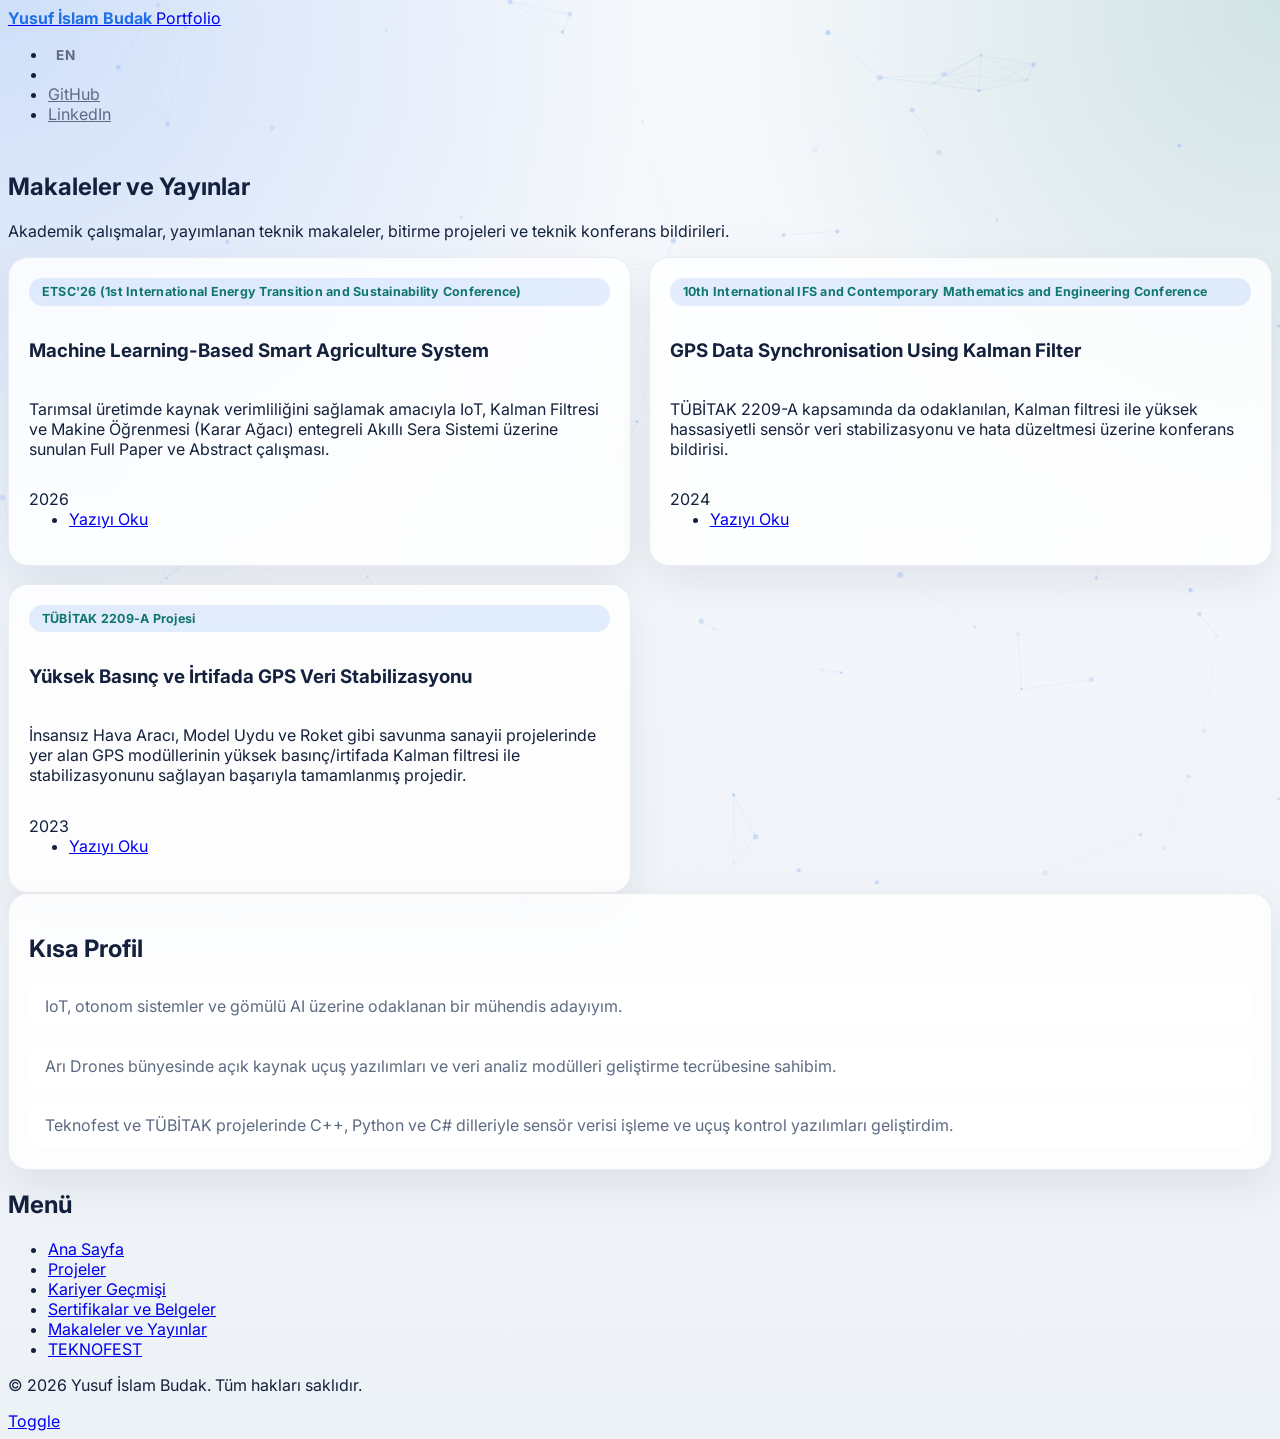
==== articles.html @ ec843625 "feat: implement internationalization support by adding English fields to portfolio data and creating" ====
<!DOCTYPE HTML>
<html>

<head>
	<title>Makaleler ve Yayınlar | Yusuf İslam Budak</title>
	<meta charset="utf-8" />
	<meta name="viewport" content="width=device-width, initial-scale=1, user-scalable=no" />
	<link rel="stylesheet" href="assets/css/main.css" />
	<link rel="preconnect" href="https://fonts.googleapis.com">
	<link rel="preconnect" href="https://fonts.gstatic.com" crossorigin>
	<link href="https://fonts.googleapis.com/css2?family=Inter:wght@400;600;700&display=swap" rel="stylesheet">
	<style>
		:root {
			--accent: #1f6feb;
			--accent-2: #0f766e;
			--accent-soft: rgba(31, 111, 235, 0.12);
			--surface: rgba(255, 255, 255, 0.82);
			--surface-strong: rgba(255, 255, 255, 0.95);
			--text-strong: #14213d;
			--text-soft: #5d6b82;
			--bg-gradient: radial-gradient(circle at top left, rgba(31, 111, 235, 0.18), transparent 34%), radial-gradient(circle at top right, rgba(15, 118, 110, 0.16), transparent 28%), linear-gradient(180deg, #f6f8fc 0%, #edf2f7 100%);
			--border-color: rgba(20, 33, 61, 0.08);
			--shadow-color: rgba(20, 33, 61, 0.08);
		}

		[data-theme="dark"] {
			--accent: #58a6ff;
			--accent-2: #2dd4bf;
			--accent-soft: rgba(88, 166, 255, 0.2);
			--surface: rgba(30, 41, 59, 0.82);
			--surface-strong: rgba(15, 23, 42, 0.95);
			--text-strong: #f8fafc;
			--text-soft: #94a3b8;
			--bg-gradient: radial-gradient(circle at top left, rgba(88, 166, 255, 0.15), transparent 34%), radial-gradient(circle at top right, rgba(45, 212, 191, 0.12), transparent 28%), linear-gradient(180deg, #0f172a 0%, #1e293b 100%);
			--border-color: rgba(255, 255, 255, 0.1);
			--shadow-color: rgba(0, 0, 0, 0.5);
		}

		[data-theme="dark"] #sidebar,
		[data-theme="dark"] #sidebar .inner {
			background: var(--surface-strong);
			background-color: #1e293b !important;
		}

		[data-theme="dark"] #sidebar nav ul li a,
		[data-theme="dark"] #sidebar header h2,
		[data-theme="dark"] #sidebar .contact li,
		[data-theme="dark"] #sidebar .contact li a {
			color: var(--text-strong) !important;
		}

		::-webkit-scrollbar {
			width: 8px;
		}

		::-webkit-scrollbar-track {
			background: transparent;
		}

		::-webkit-scrollbar-thumb {
			background-color: var(--text-soft);
			border-radius: 20px;
			border: 3px solid transparent;
			background-clip: content-box;
		}

		::-webkit-scrollbar-thumb:hover {
			background-color: var(--accent);
		}

		html {
			scroll-behavior: smooth;
		}

		body {
			font-family: 'Inter', sans-serif;
			background: var(--bg-gradient);
			color: var(--text-strong);
			transition: background 0.4s ease, color 0.4s ease;
		}

		#header .logo strong {
			color: var(--accent);
		}

		.article-tag {
			display: inline-flex;
			align-items: center;
			gap: 0.4rem;
			padding: 0.4rem 0.8rem;
			border-radius: 999px;
			background: var(--accent-soft);
			color: var(--accent-2);
			font-size: 0.78rem;
			font-weight: 700;
			letter-spacing: 0.02em;
		}

		.article-grid {
			display: grid;
			grid-template-columns: repeat(2, minmax(0, 1fr));
			gap: 1.1rem;
		}

		.article-card {
			background: var(--surface);
			backdrop-filter: blur(14px);
			border: 1px solid var(--border-color);
			border-radius: 1.25rem;
			box-shadow: 0 18px 40px var(--shadow-color);
			padding: 1.25rem;
			display: flex;
			flex-direction: column;
			gap: 0.9rem;
			transition: transform 0.3s cubic-bezier(0.4, 0, 0.2, 1), box-shadow 0.3s cubic-bezier(0.4, 0, 0.2, 1), background-color 0.4s ease, border-color 0.4s ease;
		}

		.article-card:hover {
			transform: translateY(-5px) scale(1.01);
			box-shadow: 0 24px 48px var(--shadow-color);
		}

		.article-card h3 {
			margin-bottom: 0.4rem;
			color: var(--text-strong);
		}

		.article-card .actions {
			margin-top: auto;
		}

		.profile-card {
			background: var(--surface);
			backdrop-filter: blur(14px);
			border: 1px solid var(--border-color);
			border-radius: 1.25rem;
			box-shadow: 0 18px 40px var(--shadow-color);
			padding: 1.25rem;
		}

		.note-list {
			display: flex;
			flex-direction: column;
			gap: 0.75rem;
			margin: 0;
			padding: 0;
			list-style: none;
		}

		.note-list li {
			padding: 0.8rem 0.95rem;
			border-radius: 0.95rem;
			background: rgba(255, 255, 255, 0.7);
			color: var(--text-soft);
			border: 1px solid transparent;
		}

		[data-theme="dark"] .note-list li {
			background: rgba(255, 255, 255, 0.05);
			color: var(--text-strong);
			border-color: var(--border-color);
		}

		@media (max-width: 980px) {
			.article-grid {
				grid-template-columns: repeat(2, minmax(0, 1fr));
			}
		}

		@media (max-width: 736px) {
			.article-grid {
				grid-template-columns: 1fr;
			}
		}

		.reveal {
			opacity: 0;
			transform: translateY(30px);
			transition: all 0.8s cubic-bezier(0.5, 0, 0, 1);
		}

		.reveal.active {
			opacity: 1;
			transform: translateY(0);
		}

		#sidebar,
		#header {
			border-color: var(--border-color) !important;
		}

		#sidebar>.inner {
			border-right: none !important;
		}
	</style>
</head>

<body class="is-preload">

	<!-- Wrapper -->
	<div id="wrapper">

		<!-- Main -->
		<div id="main">
			<div class="inner">

				<!-- Header -->
				<header id="header">
					<a href="index.html" class="logo"><strong data-tr="Yusuf İslam Budak" data-en="Yusuf Islam Budak">Yusuf İslam Budak</strong> <span data-tr="Portfolio" data-en="Portfolio">Portfolio</span></a>
					<ul class="icons">
						<li><button id="theme-toggle" class="icon solid fa-moon" aria-label="Toggle dark mode"
								style="border: none; background: transparent; cursor: pointer; color: var(--text-soft); box-shadow: none; min-width: auto; width: auto; height: auto; line-height: inherit; padding: 0 0.5rem;"></button>
						</li>
						<li><a href="https://github.com/YusufIslamBudak" class="icon brands fa-github"
								style="color: var(--text-soft);"><span class="label">GitHub</span></a></li>
						<li><a href="https://www.linkedin.com/in/yusuf-islam-budak-7bb3b2177/"
								class="icon brands fa-linkedin-in" style="color: var(--text-soft);"><span
									class="label">LinkedIn</span></a></li>
					</ul>
				</header>

				<!-- Section -->
				<section id="articles" class="reveal" style="margin-top: 3rem;">
					<header class="major">
						<h2 data-tr="Makaleler ve Yayınlar" data-en="Articles & Publications">Makaleler ve Yayınlar</h2>
					</header>
					<p data-tr="Akademik çalışmalar, yayımlanan teknik makaleler, bitirme projeleri ve teknik konferans bildirileri." data-en="Academic studies, published technical articles, graduation projects, and technical conference papers.">Akademik çalışmalar, yayımlanan teknik makaleler, bitirme projeleri ve teknik konferans bildirileri.</p>
					<div class="article-grid" id="article-grid">
						<!-- Javascript will populate this based on portfolio-data.js -->
					</div>
				</section>

			</div>
		</div>

		<!-- Sidebar -->
		<div id="sidebar">
			<div class="inner">

				<!-- Profile -->
				<section id="profile" class="profile-card reveal">
					<header class="major">
						<h2 data-tr="Kısa Profil" data-en="Short Profile">Kısa Profil</h2>
					</header>
					<ul class="note-list" id="summary-points"></ul>
				</section>

				<!-- Menu -->
				<nav id="menu">
					<header class="major">
						<h2 data-tr="Menü" data-en="Menu">Menu</h2>
					</header>
					<ul>
						<li><a href="index.html" data-tr="Ana Sayfa" data-en="Home">Yusuf İslam Budak</a></li>
						<li><a href="projeler.html" data-tr="Projeler" data-en="Projects">Projeler</a></li>
						<li><a href="kariyer.html" data-tr="Kariyer Geçmişi" data-en="Career">Kariyer Geçmişi</a></li>
						<li><a href="certificates.html" data-tr="Sertifikalar ve Belgeler" data-en="Certificates">Sertifikalar ve Belgeler</a></li>
						<li><a href="articles.html" data-tr="Makaleler ve Yayınlar" data-en="Publications">Makaleler ve Yayınlar</a></li>
						<li><a href="teknofest.html" data-tr="TEKNOFEST" data-en="TEKNOFEST">TEKNOFEST</a></li>
					</ul>
				</nav>

				<!-- Footer -->
				<footer id="footer">
					<p class="copyright" data-tr="&copy; 2026 Yusuf İslam Budak. Tüm hakları saklıdır." data-en="&copy; 2026 Yusuf Islam Budak. All rights reserved.">&copy; 2026 Yusuf İslam Budak. Public profile data from GitHub and LinkedIn.
						Theme adapted from <a href="https://html5up.net">HTML5 UP</a>.</p>
				</footer>

			</div>
		</div>

	</div>

	<!-- Scripts -->
	<script src="assets/js/jquery.min.js"></script>
	<script src="assets/js/browser.min.js"></script>
	<script src="assets/js/breakpoints.min.js"></script>
	<script src="assets/js/util.js"></script>
	<script src="assets/js/main.js"></script>
	<script src="portfolio-data.js"></script>
	<script>
		(function () {
			const profile = window.portfolioProfile;
			if (!profile) {
				return;
			}

			const summaryPoints = document.getElementById('summary-points');
			if (summaryPoints && profile.summaryPoints) {
				summaryPoints.innerHTML = profile.summaryPoints.map(p => `<li data-tr="${p.tr || p}" data-en="${p.en || p}">${p.tr || p}</li>`).join('');
			}

			const articlesGrid = document.getElementById('article-grid');
			if (articlesGrid && profile.articles) {
				articlesGrid.innerHTML = profile.articles.map(function(item, index) {
					return `
					<article class="article-card reveal" style="transition-delay: ${(index % 4) * 0.1}s">
						<span class="article-tag" data-tr="${item.publisher}" data-en="${item.publisherEn || item.publisher}">${item.publisher}</span>
						<h3 data-tr="${item.title}" data-en="${item.titleEn || item.title}">${item.title}</h3>
						<p data-tr="${item.description}" data-en="${item.descriptionEn || item.description}">${item.description}</p>
						<div class="article-footer">
							<span class="date"><i class="fas fa-calendar-week"></i> <span data-tr="${item.date}" data-en="${item.dateEn || item.date}">${item.date}</span></span>
							<ul class="actions">
								<li><a class="button small" href="${item.url}" data-tr="Yazıyı Oku" data-en="Read Article">Yazıyı Oku</a></li>
							</ul>
						</div>
					</article>
					`;
				}).join('');
			}
			if (window.updateLanguageDOM) window.updateLanguageDOM();
		})();
	</script>
	<script src="assets/js/global-lang.js"></script>
	<script src="assets/js/dynamic-bg.js"></script>
	<script>
		const themeToggle = document.getElementById('theme-toggle');
		const currentTheme = localStorage.getItem('theme') ? localStorage.getItem('theme') : null;

		if (currentTheme) {
			document.documentElement.setAttribute('data-theme', currentTheme);
			if (currentTheme === 'dark' && themeToggle) {
				themeToggle.classList.replace('fa-moon', 'fa-sun');
			}
		} else if (window.matchMedia && window.matchMedia('(prefers-color-scheme: dark)').matches) {
			document.documentElement.setAttribute('data-theme', 'dark');
			if (themeToggle) themeToggle.classList.replace('fa-moon', 'fa-sun');
		}

		if (themeToggle) {
			themeToggle.addEventListener('click', function (e) {
				let theme = 'light';
				if (document.documentElement.hasAttribute('data-theme')) {
					document.documentElement.removeAttribute('data-theme');
					themeToggle.classList.replace('fa-sun', 'fa-moon');
				} else {
					document.documentElement.setAttribute('data-theme', 'dark');
					themeToggle.classList.replace('fa-moon', 'fa-sun');
					theme = 'dark';
				}
				localStorage.setItem('theme', theme);
			});
		}

		// Scroll Reveal Logic
		const observerOptions = {
			root: null,
			rootMargin: '0px',
			threshold: 0.1
		};
		const observer = new IntersectionObserver((entries, obs) => {
			entries.forEach(entry => {
				if (entry.isIntersecting) {
					entry.target.classList.add('active');
					obs.unobserve(entry.target);
				}
			});
		}, observerOptions);

		document.addEventListener('DOMContentLoaded', () => {
			const reveals = document.querySelectorAll('section, .article-card, .profile-card');
			reveals.forEach((el, index) => {
				el.classList.add('reveal');
				if (el.classList.contains('article-card')) {
					el.style.transitionDelay = `${(index % 4) * 0.1}s`;
				}
				observer.observe(el);
			});
		});
	</script>
	<script src="assets/js/dynamic-bg.js"></script>

</body>

</html>
---- assets/css/main.css ----
@import url(fontawesome-all.min.css);
@import url("https://fonts.googleapis.com/css?family=Open+Sans:400,600,400italic,600italic|Roboto+Slab:400,700");
/*
	Editorial by HTML5 UP
	html5up.net | @ajlkn
	Free for personal and commercial use under the CCA 3.0 license (html5up.net/license)
*/
html, body, div, span, applet, object,
iframe, h1, h2, h3, h4, h5, h6, p, blockquote,
pre, a, abbr, acronym, address, big, cite,
code, del, dfn, em, img, ins, kbd, q, s, samp,
small, strike, strong, sub, sup, tt, var, b,
u, i, center, dl, dt, dd, ol, ul, li, fieldset,
form, label, legend, table, caption, tbody,
tfoot, thead, tr, th, td, article, aside,
canvas, details, embed, figure, figcaption,
footer, header, hgroup, menu, nav, output, ruby,
section, summary, time, mark, audio, video {
  margin: 0;
  padding: 0;
  border: 0;
  font-size: 100%;
  font: inherit;
  vertical-align: baseline; }

article, aside, details, figcaption, figure,
footer, header, hgroup, menu, nav, section {
  display: block; }

body {
  line-height: 1; }

ol, ul {
  list-style: none; }

blockquote, q {
  quotes: none; }
  blockquote:before, blockquote:after, q:before, q:after {
    content: '';
    content: none; }

table {
  border-collapse: collapse;
  border-spacing: 0; }

body {
  -webkit-text-size-adjust: none; }

mark {
  background-color: transparent;
  color: inherit; }

input::-moz-focus-inner {
  border: 0;
  padding: 0; }

input, select, textarea {
  -moz-appearance: none;
  -webkit-appearance: none;
  -ms-appearance: none;
  appearance: none; }

/* Basic */
@-ms-viewport {
  width: device-width; }

body {
  -ms-overflow-style: scrollbar; }

@media screen and (max-width: 480px) {
  html, body {
    min-width: 320px; } }

html {
  box-sizing: border-box; }

*, *:before, *:after {
  box-sizing: inherit; }

body {
  background: #ffffff; }
  body.is-preload *, body.is-preload *:before, body.is-preload *:after, body.is-resizing *, body.is-resizing *:before, body.is-resizing *:after {
    -moz-animation: none !important;
    -webkit-animation: none !important;
    -ms-animation: none !important;
    animation: none !important;
    -moz-transition: none !important;
    -webkit-transition: none !important;
    -ms-transition: none !important;
    transition: none !important; }

/* Type */
body, input, select, textarea {
  color: #7f888f;
  font-family: "Open Sans", sans-serif;
  font-size: 13pt;
  font-weight: 400;
  line-height: 1.65; }
  @media screen and (max-width: 1680px) {
    body, input, select, textarea {
      font-size: 11pt; } }
  @media screen and (max-width: 1280px) {
    body, input, select, textarea {
      font-size: 10pt; } }
  @media screen and (max-width: 360px) {
    body, input, select, textarea {
      font-size: 9pt; } }

a {
  -moz-transition: color 0.2s ease-in-out, border-bottom-color 0.2s ease-in-out;
  -webkit-transition: color 0.2s ease-in-out, border-bottom-color 0.2s ease-in-out;
  -ms-transition: color 0.2s ease-in-out, border-bottom-color 0.2s ease-in-out;
  transition: color 0.2s ease-in-out, border-bottom-color 0.2s ease-in-out;
  border-bottom: dotted 1px;
  color: #f56a6a;
  text-decoration: none; }
  a:hover {
    border-bottom-color: #f56a6a;
    color: #f56a6a !important; }
    a:hover strong {
      color: inherit; }

strong, b {
  color: #3d4449;
  font-weight: 600; }

em, i {
  font-style: italic; }

p {
  margin: 0 0 2em 0; }

h1, h2, h3, h4, h5, h6 {
  color: #3d4449;
  font-family: "Roboto Slab", serif;
  font-weight: 700;
  line-height: 1.5;
  margin: 0 0 1em 0; }
  h1 a, h2 a, h3 a, h4 a, h5 a, h6 a {
    color: inherit;
    text-decoration: none;
    border-bottom: 0; }

h1 {
  font-size: 4em;
  margin: 0 0 0.5em 0;
  line-height: 1.3; }

h2 {
  font-size: 1.75em; }

h3 {
  font-size: 1.25em; }

h4 {
  font-size: 1.1em; }

h5 {
  font-size: 0.9em; }

h6 {
  font-size: 0.7em; }

@media screen and (max-width: 1680px) {
  h1 {
    font-size: 3.5em; } }

@media screen and (max-width: 980px) {
  h1 {
    font-size: 3.25em; } }

@media screen and (max-width: 736px) {
  h1 {
    font-size: 2em;
    line-height: 1.4; }
  h2 {
    font-size: 1.5em; } }

sub {
  font-size: 0.8em;
  position: relative;
  top: 0.5em; }

sup {
  font-size: 0.8em;
  position: relative;
  top: -0.5em; }

blockquote {
  border-left: solid 3px rgba(210, 215, 217, 0.75);
  font-style: italic;
  margin: 0 0 2em 0;
  padding: 0.5em 0 0.5em 2em; }

code {
  background: rgba(230, 235, 237, 0.25);
  border-radius: 0.375em;
  border: solid 1px rgba(210, 215, 217, 0.75);
  font-family: "Courier New", monospace;
  font-size: 0.9em;
  margin: 0 0.25em;
  padding: 0.25em 0.65em; }

pre {
  -webkit-overflow-scrolling: touch;
  font-family: "Courier New", monospace;
  font-size: 0.9em;
  margin: 0 0 2em 0; }
  pre code {
    display: block;
    line-height: 1.75;
    padding: 1em 1.5em;
    overflow-x: auto; }

hr {
  border: 0;
  border-bottom: solid 1px rgba(210, 215, 217, 0.75);
  margin: 2em 0; }
  hr.major {
    margin: 3em 0; }

.align-left {
  text-align: left; }

.align-center {
  text-align: center; }

.align-right {
  text-align: right; }

/* Row */
.row {
  display: flex;
  flex-wrap: wrap;
  box-sizing: border-box;
  align-items: stretch; }
  .row > * {
    box-sizing: border-box; }
  .row.gtr-uniform > * > :last-child {
    margin-bottom: 0; }
  .row.aln-left {
    justify-content: flex-start; }
  .row.aln-center {
    justify-content: center; }
  .row.aln-right {
    justify-content: flex-end; }
  .row.aln-top {
    align-items: flex-start; }
  .row.aln-middle {
    align-items: center; }
  .row.aln-bottom {
    align-items: flex-end; }
  .row > .imp {
    order: -1; }
  .row > .col-1 {
    width: 8.33333%; }
  .row > .off-1 {
    margin-left: 8.33333%; }
  .row > .col-2 {
    width: 16.66667%; }
  .row > .off-2 {
    margin-left: 16.66667%; }
  .row > .col-3 {
    width: 25%; }
  .row > .off-3 {
    margin-left: 25%; }
  .row > .col-4 {
    width: 33.33333%; }
  .row > .off-4 {
    margin-left: 33.33333%; }
  .row > .col-5 {
    width: 41.66667%; }
  .row > .off-5 {
    margin-left: 41.66667%; }
  .row > .col-6 {
    width: 50%; }
  .row > .off-6 {
    margin-left: 50%; }
  .row > .col-7 {
    width: 58.33333%; }
  .row > .off-7 {
    margin-left: 58.33333%; }
  .row > .col-8 {
    width: 66.66667%; }
  .row > .off-8 {
    margin-left: 66.66667%; }
  .row > .col-9 {
    width: 75%; }
  .row > .off-9 {
    margin-left: 75%; }
  .row > .col-10 {
    width: 83.33333%; }
  .row > .off-10 {
    margin-left: 83.33333%; }
  .row > .col-11 {
    width: 91.66667%; }
  .row > .off-11 {
    margin-left: 91.66667%; }
  .row > .col-12 {
    width: 100%; }
  .row > .off-12 {
    margin-left: 100%; }
  .row.gtr-0 {
    margin-top: 0;
    margin-left: 0em; }
    .row.gtr-0 > * {
      padding: 0 0 0 0em; }
    .row.gtr-0.gtr-uniform {
      margin-top: 0em; }
      .row.gtr-0.gtr-uniform > * {
        padding-top: 0em; }
  .row.gtr-25 {
    margin-top: 0;
    margin-left: -0.375em; }
    .row.gtr-25 > * {
      padding: 0 0 0 0.375em; }
    .row.gtr-25.gtr-uniform {
      margin-top: -0.375em; }
      .row.gtr-25.gtr-uniform > * {
        padding-top: 0.375em; }
  .row.gtr-50 {
    margin-top: 0;
    margin-left: -0.75em; }
    .row.gtr-50 > * {
      padding: 0 0 0 0.75em; }
    .row.gtr-50.gtr-uniform {
      margin-top: -0.75em; }
      .row.gtr-50.gtr-uniform > * {
        padding-top: 0.75em; }
  .row {
    margin-top: 0;
    margin-left: -1.5em; }
    .row > * {
      padding: 0 0 0 1.5em; }
    .row.gtr-uniform {
      margin-top: -1.5em; }
      .row.gtr-uniform > * {
        padding-top: 1.5em; }
  .row.gtr-150 {
    margin-top: 0;
    margin-left: -2.25em; }
    .row.gtr-150 > * {
      padding: 0 0 0 2.25em; }
    .row.gtr-150.gtr-uniform {
      margin-top: -2.25em; }
      .row.gtr-150.gtr-uniform > * {
        padding-top: 2.25em; }
  .row.gtr-200 {
    margin-top: 0;
    margin-left: -3em; }
    .row.gtr-200 > * {
      padding: 0 0 0 3em; }
    .row.gtr-200.gtr-uniform {
      margin-top: -3em; }
      .row.gtr-200.gtr-uniform > * {
        padding-top: 3em; }
  @media screen and (max-width: 1680px) {
    .row {
      display: flex;
      flex-wrap: wrap;
      box-sizing: border-box;
      align-items: stretch; }
      .row > * {
        box-sizing: border-box; }
      .row.gtr-uniform > * > :last-child {
        margin-bottom: 0; }
      .row.aln-left {
        justify-content: flex-start; }
      .row.aln-center {
        justify-content: center; }
      .row.aln-right {
        justify-content: flex-end; }
      .row.aln-top {
        align-items: flex-start; }
      .row.aln-middle {
        align-items: center; }
      .row.aln-bottom {
        align-items: flex-end; }
      .row > .imp-xlarge {
        order: -1; }
      .row > .col-1-xlarge {
        width: 8.33333%; }
      .row > .off-1-xlarge {
        margin-left: 8.33333%; }
      .row > .col-2-xlarge {
        width: 16.66667%; }
      .row > .off-2-xlarge {
        margin-left: 16.66667%; }
      .row > .col-3-xlarge {
        width: 25%; }
      .row > .off-3-xlarge {
        margin-left: 25%; }
      .row > .col-4-xlarge {
        width: 33.33333%; }
      .row > .off-4-xlarge {
        margin-left: 33.33333%; }
      .row > .col-5-xlarge {
        width: 41.66667%; }
      .row > .off-5-xlarge {
        margin-left: 41.66667%; }
      .row > .col-6-xlarge {
        width: 50%; }
      .row > .off-6-xlarge {
        margin-left: 50%; }
      .row > .col-7-xlarge {
        width: 58.33333%; }
      .row > .off-7-xlarge {
        margin-left: 58.33333%; }
      .row > .col-8-xlarge {
        width: 66.66667%; }
      .row > .off-8-xlarge {
        margin-left: 66.66667%; }
      .row > .col-9-xlarge {
        width: 75%; }
      .row > .off-9-xlarge {
        margin-left: 75%; }
      .row > .col-10-xlarge {
        width: 83.33333%; }
      .row > .off-10-xlarge {
        margin-left: 83.33333%; }
      .row > .col-11-xlarge {
        width: 91.66667%; }
      .row > .off-11-xlarge {
        margin-left: 91.66667%; }
      .row > .col-12-xlarge {
        width: 100%; }
      .row > .off-12-xlarge {
        margin-left: 100%; }
      .row.gtr-0 {
        margin-top: 0;
        margin-left: 0em; }
        .row.gtr-0 > * {
          padding: 0 0 0 0em; }
        .row.gtr-0.gtr-uniform {
          margin-top: 0em; }
          .row.gtr-0.gtr-uniform > * {
            padding-top: 0em; }
      .row.gtr-25 {
        margin-top: 0;
        margin-left: -0.375em; }
        .row.gtr-25 > * {
          padding: 0 0 0 0.375em; }
        .row.gtr-25.gtr-uniform {
          margin-top: -0.375em; }
          .row.gtr-25.gtr-uniform > * {
            padding-top: 0.375em; }
      .row.gtr-50 {
        margin-top: 0;
        margin-left: -0.75em; }
        .row.gtr-50 > * {
          padding: 0 0 0 0.75em; }
        .row.gtr-50.gtr-uniform {
          margin-top: -0.75em; }
          .row.gtr-50.gtr-uniform > * {
            padding-top: 0.75em; }
      .row {
        margin-top: 0;
        margin-left: -1.5em; }
        .row > * {
          padding: 0 0 0 1.5em; }
        .row.gtr-uniform {
          margin-top: -1.5em; }
          .row.gtr-uniform > * {
            padding-top: 1.5em; }
      .row.gtr-150 {
        margin-top: 0;
        margin-left: -2.25em; }
        .row.gtr-150 > * {
          padding: 0 0 0 2.25em; }
        .row.gtr-150.gtr-uniform {
          margin-top: -2.25em; }
          .row.gtr-150.gtr-uniform > * {
            padding-top: 2.25em; }
      .row.gtr-200 {
        margin-top: 0;
        margin-left: -3em; }
        .row.gtr-200 > * {
          padding: 0 0 0 3em; }
        .row.gtr-200.gtr-uniform {
          margin-top: -3em; }
          .row.gtr-200.gtr-uniform > * {
            padding-top: 3em; } }
  @media screen and (max-width: 1280px) {
    .row {
      display: flex;
      flex-wrap: wrap;
      box-sizing: border-box;
      align-items: stretch; }
      .row > * {
        box-sizing: border-box; }
      .row.gtr-uniform > * > :last-child {
        margin-bottom: 0; }
      .row.aln-left {
        justify-content: flex-start; }
      .row.aln-center {
        justify-content: center; }
      .row.aln-right {
        justify-content: flex-end; }
      .row.aln-top {
        align-items: flex-start; }
      .row.aln-middle {
        align-items: center; }
      .row.aln-bottom {
        align-items: flex-end; }
      .row > .imp-large {
        order: -1; }
      .row > .col-1-large {
        width: 8.33333%; }
      .row > .off-1-large {
        margin-left: 8.33333%; }
      .row > .col-2-large {
        width: 16.66667%; }
      .row > .off-2-large {
        margin-left: 16.66667%; }
      .row > .col-3-large {
        width: 25%; }
      .row > .off-3-large {
        margin-left: 25%; }
      .row > .col-4-large {
        width: 33.33333%; }
      .row > .off-4-large {
        margin-left: 33.33333%; }
      .row > .col-5-large {
        width: 41.66667%; }
      .row > .off-5-large {
        margin-left: 41.66667%; }
      .row > .col-6-large {
        width: 50%; }
      .row > .off-6-large {
        margin-left: 50%; }
      .row > .col-7-large {
        width: 58.33333%; }
      .row > .off-7-large {
        margin-left: 58.33333%; }
      .row > .col-8-large {
        width: 66.66667%; }
      .row > .off-8-large {
        margin-left: 66.66667%; }
      .row > .col-9-large {
        width: 75%; }
      .row > .off-9-large {
        margin-left: 75%; }
      .row > .col-10-large {
        width: 83.33333%; }
      .row > .off-10-large {
        margin-left: 83.33333%; }
      .row > .col-11-large {
        width: 91.66667%; }
      .row > .off-11-large {
        margin-left: 91.66667%; }
      .row > .col-12-large {
        width: 100%; }
      .row > .off-12-large {
        margin-left: 100%; }
      .row.gtr-0 {
        margin-top: 0;
        margin-left: 0em; }
        .row.gtr-0 > * {
          padding: 0 0 0 0em; }
        .row.gtr-0.gtr-uniform {
          margin-top: 0em; }
          .row.gtr-0.gtr-uniform > * {
            padding-top: 0em; }
      .row.gtr-25 {
        margin-top: 0;
        margin-left: -0.375em; }
        .row.gtr-25 > * {
          padding: 0 0 0 0.375em; }
        .row.gtr-25.gtr-uniform {
          margin-top: -0.375em; }
          .row.gtr-25.gtr-uniform > * {
            padding-top: 0.375em; }
      .row.gtr-50 {
        margin-top: 0;
        margin-left: -0.75em; }
        .row.gtr-50 > * {
          padding: 0 0 0 0.75em; }
        .row.gtr-50.gtr-uniform {
          margin-top: -0.75em; }
          .row.gtr-50.gtr-uniform > * {
            padding-top: 0.75em; }
      .row {
        margin-top: 0;
        margin-left: -1.5em; }
        .row > * {
          padding: 0 0 0 1.5em; }
        .row.gtr-uniform {
          margin-top: -1.5em; }
          .row.gtr-uniform > * {
            padding-top: 1.5em; }
      .row.gtr-150 {
        margin-top: 0;
        margin-left: -2.25em; }
        .row.gtr-150 > * {
          padding: 0 0 0 2.25em; }
        .row.gtr-150.gtr-uniform {
          margin-top: -2.25em; }
          .row.gtr-150.gtr-uniform > * {
            padding-top: 2.25em; }
      .row.gtr-200 {
        margin-top: 0;
        margin-left: -3em; }
        .row.gtr-200 > * {
          padding: 0 0 0 3em; }
        .row.gtr-200.gtr-uniform {
          margin-top: -3em; }
          .row.gtr-200.gtr-uniform > * {
            padding-top: 3em; } }
  @media screen and (max-width: 980px) {
    .row {
      display: flex;
      flex-wrap: wrap;
      box-sizing: border-box;
      align-items: stretch; }
      .row > * {
        box-sizing: border-box; }
      .row.gtr-uniform > * > :last-child {
        margin-bottom: 0; }
      .row.aln-left {
        justify-content: flex-start; }
      .row.aln-center {
        justify-content: center; }
      .row.aln-right {
        justify-content: flex-end; }
      .row.aln-top {
        align-items: flex-start; }
      .row.aln-middle {
        align-items: center; }
      .row.aln-bottom {
        align-items: flex-end; }
      .row > .imp-medium {
        order: -1; }
      .row > .col-1-medium {
        width: 8.33333%; }
      .row > .off-1-medium {
        margin-left: 8.33333%; }
      .row > .col-2-medium {
        width: 16.66667%; }
      .row > .off-2-medium {
        margin-left: 16.66667%; }
      .row > .col-3-medium {
        width: 25%; }
      .row > .off-3-medium {
        margin-left: 25%; }
      .row > .col-4-medium {
        width: 33.33333%; }
      .row > .off-4-medium {
        margin-left: 33.33333%; }
      .row > .col-5-medium {
        width: 41.66667%; }
      .row > .off-5-medium {
        margin-left: 41.66667%; }
      .row > .col-6-medium {
        width: 50%; }
      .row > .off-6-medium {
        margin-left: 50%; }
      .row > .col-7-medium {
        width: 58.33333%; }
      .row > .off-7-medium {
        margin-left: 58.33333%; }
      .row > .col-8-medium {
        width: 66.66667%; }
      .row > .off-8-medium {
        margin-left: 66.66667%; }
      .row > .col-9-medium {
        width: 75%; }
      .row > .off-9-medium {
        margin-left: 75%; }
      .row > .col-10-medium {
        width: 83.33333%; }
      .row > .off-10-medium {
        margin-left: 83.33333%; }
      .row > .col-11-medium {
        width: 91.66667%; }
      .row > .off-11-medium {
        margin-left: 91.66667%; }
      .row > .col-12-medium {
        width: 100%; }
      .row > .off-12-medium {
        margin-left: 100%; }
      .row.gtr-0 {
        margin-top: 0;
        margin-left: 0em; }
        .row.gtr-0 > * {
          padding: 0 0 0 0em; }
        .row.gtr-0.gtr-uniform {
          margin-top: 0em; }
          .row.gtr-0.gtr-uniform > * {
            padding-top: 0em; }
      .row.gtr-25 {
        margin-top: 0;
        margin-left: -0.375em; }
        .row.gtr-25 > * {
          padding: 0 0 0 0.375em; }
        .row.gtr-25.gtr-uniform {
          margin-top: -0.375em; }
          .row.gtr-25.gtr-uniform > * {
            padding-top: 0.375em; }
      .row.gtr-50 {
        margin-top: 0;
        margin-left: -0.75em; }
        .row.gtr-50 > * {
          padding: 0 0 0 0.75em; }
        .row.gtr-50.gtr-uniform {
          margin-top: -0.75em; }
          .row.gtr-50.gtr-uniform > * {
            padding-top: 0.75em; }
      .row {
        margin-top: 0;
        margin-left: -1.5em; }
        .row > * {
          padding: 0 0 0 1.5em; }
        .row.gtr-uniform {
          margin-top: -1.5em; }
          .row.gtr-uniform > * {
            padding-top: 1.5em; }
      .row.gtr-150 {
        margin-top: 0;
        margin-left: -2.25em; }
        .row.gtr-150 > * {
          padding: 0 0 0 2.25em; }
        .row.gtr-150.gtr-uniform {
          margin-top: -2.25em; }
          .row.gtr-150.gtr-uniform > * {
            padding-top: 2.25em; }
      .row.gtr-200 {
        margin-top: 0;
        margin-left: -3em; }
        .row.gtr-200 > * {
          padding: 0 0 0 3em; }
        .row.gtr-200.gtr-uniform {
          margin-top: -3em; }
          .row.gtr-200.gtr-uniform > * {
            padding-top: 3em; } }
  @media screen and (max-width: 736px) {
    .row {
      display: flex;
      flex-wrap: wrap;
      box-sizing: border-box;
      align-items: stretch; }
      .row > * {
        box-sizing: border-box; }
      .row.gtr-uniform > * > :last-child {
        margin-bottom: 0; }
      .row.aln-left {
        justify-content: flex-start; }
      .row.aln-center {
        justify-content: center; }
      .row.aln-right {
        justify-content: flex-end; }
      .row.aln-top {
        align-items: flex-start; }
      .row.aln-middle {
        align-items: center; }
      .row.aln-bottom {
        align-items: flex-end; }
      .row > .imp-small {
        order: -1; }
      .row > .col-1-small {
        width: 8.33333%; }
      .row > .off-1-small {
        margin-left: 8.33333%; }
      .row > .col-2-small {
        width: 16.66667%; }
      .row > .off-2-small {
        margin-left: 16.66667%; }
      .row > .col-3-small {
        width: 25%; }
      .row > .off-3-small {
        margin-left: 25%; }
      .row > .col-4-small {
        width: 33.33333%; }
      .row > .off-4-small {
        margin-left: 33.33333%; }
      .row > .col-5-small {
        width: 41.66667%; }
      .row > .off-5-small {
        margin-left: 41.66667%; }
      .row > .col-6-small {
        width: 50%; }
      .row > .off-6-small {
        margin-left: 50%; }
      .row > .col-7-small {
        width: 58.33333%; }
      .row > .off-7-small {
        margin-left: 58.33333%; }
      .row > .col-8-small {
        width: 66.66667%; }
      .row > .off-8-small {
        margin-left: 66.66667%; }
      .row > .col-9-small {
        width: 75%; }
      .row > .off-9-small {
        margin-left: 75%; }
      .row > .col-10-small {
        width: 83.33333%; }
      .row > .off-10-small {
        margin-left: 83.33333%; }
      .row > .col-11-small {
        width: 91.66667%; }
      .row > .off-11-small {
        margin-left: 91.66667%; }
      .row > .col-12-small {
        width: 100%; }
      .row > .off-12-small {
        margin-left: 100%; }
      .row.gtr-0 {
        margin-top: 0;
        margin-left: 0em; }
        .row.gtr-0 > * {
          padding: 0 0 0 0em; }
        .row.gtr-0.gtr-uniform {
          margin-top: 0em; }
          .row.gtr-0.gtr-uniform > * {
            padding-top: 0em; }
      .row.gtr-25 {
        margin-top: 0;
        margin-left: -0.375em; }
        .row.gtr-25 > * {
          padding: 0 0 0 0.375em; }
        .row.gtr-25.gtr-uniform {
          margin-top: -0.375em; }
          .row.gtr-25.gtr-uniform > * {
            padding-top: 0.375em; }
      .row.gtr-50 {
        margin-top: 0;
        margin-left: -0.75em; }
        .row.gtr-50 > * {
          padding: 0 0 0 0.75em; }
        .row.gtr-50.gtr-uniform {
          margin-top: -0.75em; }
          .row.gtr-50.gtr-uniform > * {
            padding-top: 0.75em; }
      .row {
        margin-top: 0;
        margin-left: -1.5em; }
        .row > * {
          padding: 0 0 0 1.5em; }
        .row.gtr-uniform {
          margin-top: -1.5em; }
          .row.gtr-uniform > * {
            padding-top: 1.5em; }
      .row.gtr-150 {
        margin-top: 0;
        margin-left: -2.25em; }
        .row.gtr-150 > * {
          padding: 0 0 0 2.25em; }
        .row.gtr-150.gtr-uniform {
          margin-top: -2.25em; }
          .row.gtr-150.gtr-uniform > * {
            padding-top: 2.25em; }
      .row.gtr-200 {
        margin-top: 0;
        margin-left: -3em; }
        .row.gtr-200 > * {
          padding: 0 0 0 3em; }
        .row.gtr-200.gtr-uniform {
          margin-top: -3em; }
          .row.gtr-200.gtr-uniform > * {
            padding-top: 3em; } }
  @media screen and (max-width: 480px) {
    .row {
      display: flex;
      flex-wrap: wrap;
      box-sizing: border-box;
      align-items: stretch; }
      .row > * {
        box-sizing: border-box; }
      .row.gtr-uniform > * > :last-child {
        margin-bottom: 0; }
      .row.aln-left {
        justify-content: flex-start; }
      .row.aln-center {
        justify-content: center; }
      .row.aln-right {
        justify-content: flex-end; }
      .row.aln-top {
        align-items: flex-start; }
      .row.aln-middle {
        align-items: center; }
      .row.aln-bottom {
        align-items: flex-end; }
      .row > .imp-xsmall {
        order: -1; }
      .row > .col-1-xsmall {
        width: 8.33333%; }
      .row > .off-1-xsmall {
        margin-left: 8.33333%; }
      .row > .col-2-xsmall {
        width: 16.66667%; }
      .row > .off-2-xsmall {
        margin-left: 16.66667%; }
      .row > .col-3-xsmall {
        width: 25%; }
      .row > .off-3-xsmall {
        margin-left: 25%; }
      .row > .col-4-xsmall {
        width: 33.33333%; }
      .row > .off-4-xsmall {
        margin-left: 33.33333%; }
      .row > .col-5-xsmall {
        width: 41.66667%; }
      .row > .off-5-xsmall {
        margin-left: 41.66667%; }
      .row > .col-6-xsmall {
        width: 50%; }
      .row > .off-6-xsmall {
        margin-left: 50%; }
      .row > .col-7-xsmall {
        width: 58.33333%; }
      .row > .off-7-xsmall {
        margin-left: 58.33333%; }
      .row > .col-8-xsmall {
        width: 66.66667%; }
      .row > .off-8-xsmall {
        margin-left: 66.66667%; }
      .row > .col-9-xsmall {
        width: 75%; }
      .row > .off-9-xsmall {
        margin-left: 75%; }
      .row > .col-10-xsmall {
        width: 83.33333%; }
      .row > .off-10-xsmall {
        margin-left: 83.33333%; }
      .row > .col-11-xsmall {
        width: 91.66667%; }
      .row > .off-11-xsmall {
        margin-left: 91.66667%; }
      .row > .col-12-xsmall {
        width: 100%; }
      .row > .off-12-xsmall {
        margin-left: 100%; }
      .row.gtr-0 {
        margin-top: 0;
        margin-left: 0em; }
        .row.gtr-0 > * {
          padding: 0 0 0 0em; }
        .row.gtr-0.gtr-uniform {
          margin-top: 0em; }
          .row.gtr-0.gtr-uniform > * {
            padding-top: 0em; }
      .row.gtr-25 {
        margin-top: 0;
        margin-left: -0.375em; }
        .row.gtr-25 > * {
          padding: 0 0 0 0.375em; }
        .row.gtr-25.gtr-uniform {
          margin-top: -0.375em; }
          .row.gtr-25.gtr-uniform > * {
            padding-top: 0.375em; }
      .row.gtr-50 {
        margin-top: 0;
        margin-left: -0.75em; }
        .row.gtr-50 > * {
          padding: 0 0 0 0.75em; }
        .row.gtr-50.gtr-uniform {
          margin-top: -0.75em; }
          .row.gtr-50.gtr-uniform > * {
            padding-top: 0.75em; }
      .row {
        margin-top: 0;
        margin-left: -1.5em; }
        .row > * {
          padding: 0 0 0 1.5em; }
        .row.gtr-uniform {
          margin-top: -1.5em; }
          .row.gtr-uniform > * {
            padding-top: 1.5em; }
      .row.gtr-150 {
        margin-top: 0;
        margin-left: -2.25em; }
        .row.gtr-150 > * {
          padding: 0 0 0 2.25em; }
        .row.gtr-150.gtr-uniform {
          margin-top: -2.25em; }
          .row.gtr-150.gtr-uniform > * {
            padding-top: 2.25em; }
      .row.gtr-200 {
        margin-top: 0;
        margin-left: -3em; }
        .row.gtr-200 > * {
          padding: 0 0 0 3em; }
        .row.gtr-200.gtr-uniform {
          margin-top: -3em; }
          .row.gtr-200.gtr-uniform > * {
            padding-top: 3em; } }

/* Section/Article */
section.special, article.special {
  text-align: center; }

header p {
  font-family: "Roboto Slab", serif;
  font-size: 1em;
  font-weight: 400;
  letter-spacing: 0.075em;
  margin-top: -0.5em;
  text-transform: uppercase; }

header.major > :last-child {
  border-bottom: solid 3px #f56a6a;
  display: inline-block;
  margin: 0 0 2em 0;
  padding: 0 0.75em 0.5em 0; }

header.main > :last-child {
  margin: 0 0 1em 0; }

/* Form */
form {
  margin: 0 0 2em 0; }

label {
  color: #3d4449;
  display: block;
  font-size: 0.9em;
  font-weight: 600;
  margin: 0 0 1em 0; }

input[type="text"],
input[type="password"],
input[type="email"],
input[type="tel"],
input[type="search"],
input[type="url"],
select,
textarea {
  -moz-appearance: none;
  -webkit-appearance: none;
  -ms-appearance: none;
  appearance: none;
  background: #ffffff;
  border-radius: 0.375em;
  border: none;
  border: solid 1px rgba(210, 215, 217, 0.75);
  color: inherit;
  display: block;
  outline: 0;
  padding: 0 1em;
  text-decoration: none;
  width: 100%; }
  input[type="text"]:invalid,
  input[type="password"]:invalid,
  input[type="email"]:invalid,
  input[type="tel"]:invalid,
  input[type="search"]:invalid,
  input[type="url"]:invalid,
  select:invalid,
  textarea:invalid {
    box-shadow: none; }
  input[type="text"]:focus,
  input[type="password"]:focus,
  input[type="email"]:focus,
  input[type="tel"]:focus,
  input[type="search"]:focus,
  input[type="url"]:focus,
  select:focus,
  textarea:focus {
    border-color: #f56a6a;
    box-shadow: 0 0 0 1px #f56a6a; }

select {
  background-image: url("data:image/svg+xml;charset=utf8,%3Csvg xmlns='http://www.w3.org/2000/svg' width='40' height='40' preserveAspectRatio='none' viewBox='0 0 40 40'%3E%3Cpath d='M9.4,12.3l10.4,10.4l10.4-10.4c0.2-0.2,0.5-0.4,0.9-0.4c0.3,0,0.6,0.1,0.9,0.4l3.3,3.3c0.2,0.2,0.4,0.5,0.4,0.9 c0,0.4-0.1,0.6-0.4,0.9L20.7,31.9c-0.2,0.2-0.5,0.4-0.9,0.4c-0.3,0-0.6-0.1-0.9-0.4L4.3,17.3c-0.2-0.2-0.4-0.5-0.4-0.9 c0-0.4,0.1-0.6,0.4-0.9l3.3-3.3c0.2-0.2,0.5-0.4,0.9-0.4S9.1,12.1,9.4,12.3z' fill='rgba(210, 215, 217, 0.75)' /%3E%3C/svg%3E");
  background-size: 1.25em;
  background-repeat: no-repeat;
  background-position: calc(100% - 1em) center;
  height: 2.75em;
  padding-right: 2.75em;
  text-overflow: ellipsis; }
  select option {
    color: #3d4449;
    background: #ffffff; }
  select:focus::-ms-value {
    background-color: transparent; }
  select::-ms-expand {
    display: none; }

input[type="text"],
input[type="password"],
input[type="email"],
input[type="tel"],
input[type="search"],
input[type="url"],
select {
  height: 2.75em; }

textarea {
  padding: 0.75em 1em; }

input[type="checkbox"],
input[type="radio"] {
  -moz-appearance: none;
  -webkit-appearance: none;
  -ms-appearance: none;
  appearance: none;
  display: block;
  float: left;
  margin-right: -2em;
  opacity: 0;
  width: 1em;
  z-index: -1; }
  input[type="checkbox"] + label,
  input[type="radio"] + label {
    text-decoration: none;
    color: #7f888f;
    cursor: pointer;
    display: inline-block;
    font-size: 1em;
    font-weight: 400;
    padding-left: 2.4em;
    padding-right: 0.75em;
    position: relative; }
    input[type="checkbox"] + label:before,
    input[type="radio"] + label:before {
      -moz-osx-font-smoothing: grayscale;
      -webkit-font-smoothing: antialiased;
      display: inline-block;
      font-style: normal;
      font-variant: normal;
      text-rendering: auto;
      line-height: 1;
      text-transform: none !important;
      font-family: 'Font Awesome 5 Free';
      font-weight: 900; }
    input[type="checkbox"] + label:before,
    input[type="radio"] + label:before {
      background: #ffffff;
      border-radius: 0.375em;
      border: solid 1px rgba(210, 215, 217, 0.75);
      content: '';
      display: inline-block;
      font-size: 0.8em;
      height: 2.0625em;
      left: 0;
      line-height: 2.0625em;
      position: absolute;
      text-align: center;
      top: 0;
      width: 2.0625em; }
  input[type="checkbox"]:checked + label:before,
  input[type="radio"]:checked + label:before {
    background: #3d4449;
    border-color: #3d4449;
    color: #ffffff;
    content: '\f00c'; }
  input[type="checkbox"]:focus + label:before,
  input[type="radio"]:focus + label:before {
    border-color: #f56a6a;
    box-shadow: 0 0 0 1px #f56a6a; }

input[type="checkbox"] + label:before {
  border-radius: 0.375em; }

input[type="radio"] + label:before {
  border-radius: 100%; }

::-webkit-input-placeholder {
  color: #9fa3a6 !important;
  opacity: 1.0; }

:-moz-placeholder {
  color: #9fa3a6 !important;
  opacity: 1.0; }

::-moz-placeholder {
  color: #9fa3a6 !important;
  opacity: 1.0; }

:-ms-input-placeholder {
  color: #9fa3a6 !important;
  opacity: 1.0; }

/* Box */
.box {
  border-radius: 0.375em;
  border: solid 1px rgba(210, 215, 217, 0.75);
  margin-bottom: 2em;
  padding: 1.5em; }
  .box > :last-child,
  .box > :last-child > :last-child,
  .box > :last-child > :last-child > :last-child {
    margin-bottom: 0; }
  .box.alt {
    border: 0;
    border-radius: 0;
    padding: 0; }

/* Icon */
.icon {
  text-decoration: none;
  border-bottom: none;
  position: relative; }
  .icon:before {
    -moz-osx-font-smoothing: grayscale;
    -webkit-font-smoothing: antialiased;
    display: inline-block;
    font-style: normal;
    font-variant: normal;
    text-rendering: auto;
    line-height: 1;
    text-transform: none !important;
    font-family: 'Font Awesome 5 Free';
    font-weight: 400; }
  .icon > .label {
    display: none; }
  .icon:before {
    line-height: inherit; }
  .icon.solid:before {
    font-weight: 900; }
  .icon.brands:before {
    font-family: 'Font Awesome 5 Brands'; }

/* Image */
.image {
  border-radius: 0.375em;
  border: 0;
  display: inline-block;
  position: relative; }
  .image img {
    border-radius: 0.375em;
    display: block; }
  .image.left, .image.right {
    max-width: 40%; }
    .image.left img, .image.right img {
      width: 100%; }
  .image.left {
    float: left;
    padding: 0 1.5em 1em 0;
    top: 0.25em; }
  .image.right {
    float: right;
    padding: 0 0 1em 1.5em;
    top: 0.25em; }
  .image.fit {
    display: block;
    margin: 0 0 2em 0;
    width: 100%; }
    .image.fit img {
      width: 100%; }
  .image.main {
    display: block;
    margin: 0 0 3em 0;
    width: 100%; }
    .image.main img {
      width: 100%; }

a.image {
  overflow: hidden; }
  a.image img {
    -moz-transition: -moz-transform 0.2s ease;
    -webkit-transition: -webkit-transform 0.2s ease;
    -ms-transition: -ms-transform 0.2s ease;
    transition: transform 0.2s ease; }
  a.image:hover img {
    -moz-transform: scale(1.075);
    -webkit-transform: scale(1.075);
    -ms-transform: scale(1.075);
    transform: scale(1.075); }

/* List */
ol {
  list-style: decimal;
  margin: 0 0 2em 0;
  padding-left: 1.25em; }
  ol li {
    padding-left: 0.25em; }

ul {
  list-style: disc;
  margin: 0 0 2em 0;
  padding-left: 1em; }
  ul li {
    padding-left: 0.5em; }
  ul.alt {
    list-style: none;
    padding-left: 0; }
    ul.alt li {
      border-top: solid 1px rgba(210, 215, 217, 0.75);
      padding: 0.5em 0; }
      ul.alt li:first-child {
        border-top: 0;
        padding-top: 0; }

dl {
  margin: 0 0 2em 0; }
  dl dt {
    display: block;
    font-weight: 600;
    margin: 0 0 1em 0; }
  dl dd {
    margin-left: 2em; }

/* Actions */
ul.actions {
  display: -moz-flex;
  display: -webkit-flex;
  display: -ms-flex;
  display: flex;
  cursor: default;
  list-style: none;
  margin-left: -1em;
  padding-left: 0; }
  ul.actions li {
    padding: 0 0 0 1em;
    vertical-align: middle; }
  ul.actions.special {
    -moz-justify-content: center;
    -webkit-justify-content: center;
    -ms-justify-content: center;
    justify-content: center;
    width: 100%;
    margin-left: 0; }
    ul.actions.special li:first-child {
      padding-left: 0; }
  ul.actions.stacked {
    -moz-flex-direction: column;
    -webkit-flex-direction: column;
    -ms-flex-direction: column;
    flex-direction: column;
    margin-left: 0; }
    ul.actions.stacked li {
      padding: 1.3em 0 0 0; }
      ul.actions.stacked li:first-child {
        padding-top: 0; }
  ul.actions.fit {
    width: calc(100% + 1em); }
    ul.actions.fit li {
      -moz-flex-grow: 1;
      -webkit-flex-grow: 1;
      -ms-flex-grow: 1;
      flex-grow: 1;
      -moz-flex-shrink: 1;
      -webkit-flex-shrink: 1;
      -ms-flex-shrink: 1;
      flex-shrink: 1;
      width: 100%; }
      ul.actions.fit li > * {
        width: 100%; }
    ul.actions.fit.stacked {
      width: 100%; }

/* Icons */
ul.icons {
  cursor: default;
  list-style: none;
  padding-left: 0; }
  ul.icons li {
    display: inline-block;
    padding: 0 1em 0 0; }
    ul.icons li:last-child {
      padding-right: 0; }
    ul.icons li .icon {
      color: inherit; }
      ul.icons li .icon:before {
        font-size: 1.25em; }

/* Contact */
ul.contact {
  list-style: none;
  padding: 0; }
  ul.contact li {
    text-decoration: none;
    border-top: solid 1px rgba(210, 215, 217, 0.75);
    margin: 1.5em 0 0 0;
    padding: 1.5em 0 0 3em;
    position: relative; }
    ul.contact li:before {
      -moz-osx-font-smoothing: grayscale;
      -webkit-font-smoothing: antialiased;
      display: inline-block;
      font-style: normal;
      font-variant: normal;
      text-rendering: auto;
      line-height: 1;
      text-transform: none !important;
      font-family: 'Font Awesome 5 Free';
      font-weight: 400; }
    ul.contact li:before {
      color: #f56a6a;
      display: inline-block;
      font-size: 1.5em;
      height: 1.125em;
      left: 0;
      line-height: 1.125em;
      position: absolute;
      text-align: center;
      top: 1em;
      width: 1.5em; }
    ul.contact li:first-child {
      border-top: 0;
      margin-top: 0;
      padding-top: 0; }
      ul.contact li:first-child:before {
        top: 0; }
    ul.contact li a {
      color: inherit; }

/* Pagination */
ul.pagination {
  cursor: default;
  list-style: none;
  padding-left: 0; }
  ul.pagination li {
    display: inline-block;
    padding-left: 0;
    vertical-align: middle; }
    ul.pagination li > .page {
      -moz-transition: background-color 0.2s ease-in-out, color 0.2s ease-in-out;
      -webkit-transition: background-color 0.2s ease-in-out, color 0.2s ease-in-out;
      -ms-transition: background-color 0.2s ease-in-out, color 0.2s ease-in-out;
      transition: background-color 0.2s ease-in-out, color 0.2s ease-in-out;
      border-bottom: 0;
      border-radius: 0.375em;
      display: inline-block;
      font-size: 0.8em;
      font-weight: 600;
      height: 2em;
      line-height: 2em;
      margin: 0 0.125em;
      min-width: 2em;
      padding: 0 0.5em;
      text-align: center; }
      ul.pagination li > .page.active {
        background-color: #f56a6a;
        color: #ffffff !important; }
        ul.pagination li > .page.active:hover {
          background-color: #f67878; }
        ul.pagination li > .page.active:active {
          background-color: #f45c5c; }
    ul.pagination li:first-child {
      padding-right: 0.75em; }
    ul.pagination li:last-child {
      padding-left: 0.75em; }
  @media screen and (max-width: 480px) {
    ul.pagination li:nth-child(n+2):nth-last-child(n+2) {
      display: none; }
    ul.pagination li:first-child {
      padding-right: 0; } }

/* Table */
.table-wrapper {
  -webkit-overflow-scrolling: touch;
  overflow-x: auto; }

table {
  margin: 0 0 2em 0;
  width: 100%; }
  table tbody tr {
    border: solid 1px rgba(210, 215, 217, 0.75);
    border-left: 0;
    border-right: 0; }
    table tbody tr:nth-child(2n + 1) {
      background-color: rgba(230, 235, 237, 0.25); }
  table td {
    padding: 0.75em 0.75em; }
  table th {
    color: #3d4449;
    font-size: 0.9em;
    font-weight: 600;
    padding: 0 0.75em 0.75em 0.75em;
    text-align: left; }
  table thead {
    border-bottom: solid 2px rgba(210, 215, 217, 0.75); }
  table tfoot {
    border-top: solid 2px rgba(210, 215, 217, 0.75); }
  table.alt {
    border-collapse: separate; }
    table.alt tbody tr td {
      border: solid 1px rgba(210, 215, 217, 0.75);
      border-left-width: 0;
      border-top-width: 0; }
      table.alt tbody tr td:first-child {
        border-left-width: 1px; }
    table.alt tbody tr:first-child td {
      border-top-width: 1px; }
    table.alt thead {
      border-bottom: 0; }
    table.alt tfoot {
      border-top: 0; }

/* Button */
input[type="submit"],
input[type="reset"],
input[type="button"],
button,
.button {
  -moz-appearance: none;
  -webkit-appearance: none;
  -ms-appearance: none;
  appearance: none;
  -moz-transition: background-color 0.2s ease-in-out, color 0.2s ease-in-out;
  -webkit-transition: background-color 0.2s ease-in-out, color 0.2s ease-in-out;
  -ms-transition: background-color 0.2s ease-in-out, color 0.2s ease-in-out;
  transition: background-color 0.2s ease-in-out, color 0.2s ease-in-out;
  background-color: transparent;
  border-radius: 0.375em;
  border: 0;
  box-shadow: inset 0 0 0 2px #f56a6a;
  color: #f56a6a !important;
  cursor: pointer;
  display: inline-block;
  font-family: "Roboto Slab", serif;
  font-size: 0.8em;
  font-weight: 700;
  height: 3.5em;
  letter-spacing: 0.075em;
  line-height: 3.5em;
  padding: 0 2.25em;
  text-align: center;
  text-decoration: none;
  text-transform: uppercase;
  white-space: nowrap; }
  input[type="submit"]:hover,
  input[type="reset"]:hover,
  input[type="button"]:hover,
  button:hover,
  .button:hover {
    background-color: rgba(245, 106, 106, 0.05); }
  input[type="submit"]:active,
  input[type="reset"]:active,
  input[type="button"]:active,
  button:active,
  .button:active {
    background-color: rgba(245, 106, 106, 0.15); }
  input[type="submit"].icon:before,
  input[type="reset"].icon:before,
  input[type="button"].icon:before,
  button.icon:before,
  .button.icon:before {
    margin-right: 0.5em; }
  input[type="submit"].fit,
  input[type="reset"].fit,
  input[type="button"].fit,
  button.fit,
  .button.fit {
    width: 100%; }
  input[type="submit"].small,
  input[type="reset"].small,
  input[type="button"].small,
  button.small,
  .button.small {
    font-size: 0.6em; }
  input[type="submit"].large,
  input[type="reset"].large,
  input[type="button"].large,
  button.large,
  .button.large {
    font-size: 1em;
    height: 3.65em;
    line-height: 3.65em; }
  input[type="submit"].primary,
  input[type="reset"].primary,
  input[type="button"].primary,
  button.primary,
  .button.primary {
    background-color: #f56a6a;
    box-shadow: none;
    color: #ffffff !important; }
    input[type="submit"].primary:hover,
    input[type="reset"].primary:hover,
    input[type="button"].primary:hover,
    button.primary:hover,
    .button.primary:hover {
      background-color: #f67878; }
    input[type="submit"].primary:active,
    input[type="reset"].primary:active,
    input[type="button"].primary:active,
    button.primary:active,
    .button.primary:active {
      background-color: #f45c5c; }
  input[type="submit"].disabled, input[type="submit"]:disabled,
  input[type="reset"].disabled,
  input[type="reset"]:disabled,
  input[type="button"].disabled,
  input[type="button"]:disabled,
  button.disabled,
  button:disabled,
  .button.disabled,
  .button:disabled {
    pointer-events: none;
    opacity: 0.25; }

/* Mini Posts */
.mini-posts article {
  border-top: solid 1px rgba(210, 215, 217, 0.75);
  margin-top: 2em;
  padding-top: 2em; }
  .mini-posts article .image {
    display: block;
    margin: 0 0 1.5em 0; }
    .mini-posts article .image img {
      display: block;
      width: 100%; }
  .mini-posts article:first-child {
    border-top: 0;
    margin-top: 0;
    padding-top: 0; }

/* Features */
.features {
  display: -moz-flex;
  display: -webkit-flex;
  display: -ms-flex;
  display: flex;
  -moz-flex-wrap: wrap;
  -webkit-flex-wrap: wrap;
  -ms-flex-wrap: wrap;
  flex-wrap: wrap;
  margin: 0 0 2em -3em;
  width: calc(100% + 3em); }
  .features article {
    -moz-align-items: center;
    -webkit-align-items: center;
    -ms-align-items: center;
    align-items: center;
    display: -moz-flex;
    display: -webkit-flex;
    display: -ms-flex;
    display: flex;
    margin: 0 0 3em 3em;
    position: relative;
    width: calc(50% - 3em); }
    .features article:nth-child(2n - 1) {
      margin-right: 1.5em; }
    .features article:nth-child(2n) {
      margin-left: 1.5em; }
    .features article:nth-last-child(1), .features article:nth-last-child(2) {
      margin-bottom: 0; }
    .features article .icon {
      -moz-flex-grow: 0;
      -webkit-flex-grow: 0;
      -ms-flex-grow: 0;
      flex-grow: 0;
      -moz-flex-shrink: 0;
      -webkit-flex-shrink: 0;
      -ms-flex-shrink: 0;
      flex-shrink: 0;
      display: block;
      height: 10em;
      line-height: 10em;
      margin: 0 2em 0 0;
      text-align: center;
      width: 10em; }
      .features article .icon:before {
        color: #f56a6a;
        font-size: 2.75rem;
        position: relative;
        top: 0.05em; }
      .features article .icon:after {
        -moz-transform: rotate(45deg);
        -webkit-transform: rotate(45deg);
        -ms-transform: rotate(45deg);
        transform: rotate(45deg);
        border-radius: 0.25rem;
        border: solid 2px rgba(210, 215, 217, 0.75);
        content: '';
        display: block;
        height: 7em;
        left: 50%;
        margin: -3.5em 0 0 -3.5em;
        position: absolute;
        top: 50%;
        width: 7em; }
    .features article .content {
      -moz-flex-grow: 1;
      -webkit-flex-grow: 1;
      -ms-flex-grow: 1;
      flex-grow: 1;
      -moz-flex-shrink: 1;
      -webkit-flex-shrink: 1;
      -ms-flex-shrink: 1;
      flex-shrink: 1;
      width: 100%; }
      .features article .content > :last-child {
        margin-bottom: 0; }
  @media screen and (max-width: 980px) {
    .features {
      margin: 0 0 2em 0;
      width: 100%; }
      .features article {
        margin: 0 0 3em 0;
        width: 100%; }
        .features article:nth-child(2n - 1) {
          margin-right: 0; }
        .features article:nth-child(2n) {
          margin-left: 0; }
        .features article:nth-last-child(1), .features article:nth-last-child(2) {
          margin-bottom: 3em; }
        .features article:last-child {
          margin-bottom: 0; }
        .features article .icon {
          height: 8em;
          line-height: 8em;
          width: 8em; }
          .features article .icon:before {
            font-size: 2.25rem; }
          .features article .icon:after {
            height: 6em;
            margin: -3em 0 0 -3em;
            width: 6em; } }
  @media screen and (max-width: 480px) {
    .features article {
      -moz-flex-direction: column;
      -webkit-flex-direction: column;
      -ms-flex-direction: column;
      flex-direction: column;
      -moz-align-items: -moz-flex-start;
      -webkit-align-items: -webkit-flex-start;
      -ms-align-items: -ms-flex-start;
      align-items: flex-start; }
      .features article .icon {
        height: 6em;
        line-height: 6em;
        margin: 0 0 1.5em 0;
        width: 6em; }
        .features article .icon:before {
          font-size: 1.5rem; }
        .features article .icon:after {
          height: 4em;
          margin: -2em 0 0 -2em;
          width: 4em; } }
  @media screen and (max-width: 480px) {
    .features article .icon:before {
      font-size: 1.25rem; } }

/* Posts */
.posts {
  display: -moz-flex;
  display: -webkit-flex;
  display: -ms-flex;
  display: flex;
  -moz-flex-wrap: wrap;
  -webkit-flex-wrap: wrap;
  -ms-flex-wrap: wrap;
  flex-wrap: wrap;
  margin: 0 0 2em -6em;
  width: calc(100% + 6em); }
  .posts article {
    -moz-flex-grow: 0;
    -webkit-flex-grow: 0;
    -ms-flex-grow: 0;
    flex-grow: 0;
    -moz-flex-shrink: 1;
    -webkit-flex-shrink: 1;
    -ms-flex-shrink: 1;
    flex-shrink: 1;
    margin: 0 0 6em 6em;
    position: relative;
    width: calc(33.33333% - 6em); }
    .posts article:before {
      background: rgba(210, 215, 217, 0.75);
      content: '';
      display: block;
      height: calc(100% + 6em);
      left: -3em;
      position: absolute;
      top: 0;
      width: 1px; }
    .posts article:after {
      background: rgba(210, 215, 217, 0.75);
      bottom: -3em;
      content: '';
      display: block;
      height: 1px;
      position: absolute;
      right: 0;
      width: calc(100% + 6em); }
    .posts article > :last-child {
      margin-bottom: 0; }
    .posts article .image {
      display: block;
      margin: 0 0 2em 0; }
      .posts article .image img {
        display: block;
        width: 100%; }
  @media screen and (min-width: 1681px) {
    .posts article:nth-child(3n + 1):before {
      display: none; }
    .posts article:nth-child(3n + 1):after {
      width: 100%; }
    .posts article:nth-last-child(1), .posts article:nth-last-child(2), .posts article:nth-last-child(3) {
      margin-bottom: 0; }
      .posts article:nth-last-child(1):before, .posts article:nth-last-child(2):before, .posts article:nth-last-child(3):before {
        height: 100%; }
      .posts article:nth-last-child(1):after, .posts article:nth-last-child(2):after, .posts article:nth-last-child(3):after {
        display: none; } }
  @media screen and (max-width: 1680px) {
    .posts article {
      width: calc(50% - 6em); }
      .posts article:nth-last-child(3) {
        margin-bottom: 6em; } }
  @media screen and (min-width: 481px) and (max-width: 1680px) {
    .posts article:nth-child(2n + 1):before {
      display: none; }
    .posts article:nth-child(2n + 1):after {
      width: 100%; }
    .posts article:nth-last-child(1), .posts article:nth-last-child(2) {
      margin-bottom: 0; }
      .posts article:nth-last-child(1):before, .posts article:nth-last-child(2):before {
        height: 100%; }
      .posts article:nth-last-child(1):after, .posts article:nth-last-child(2):after {
        display: none; } }
  @media screen and (max-width: 736px) {
    .posts {
      margin: 0 0 2em -4.5em;
      width: calc(100% + 4.5em); }
      .posts article {
        margin: 0 0 4.5em 4.5em;
        width: calc(50% - 4.5em); }
        .posts article:before {
          height: calc(100% + 4.5em);
          left: -2.25em; }
        .posts article:after {
          bottom: -2.25em;
          width: calc(100% + 4.5em); }
        .posts article:nth-last-child(3) {
          margin-bottom: 4.5em; } }
  @media screen and (max-width: 480px) {
    .posts {
      margin: 0 0 2em 0;
      width: 100%; }
      .posts article {
        margin: 0 0 4.5em 0;
        width: 100%; }
        .posts article:before {
          display: none; }
        .posts article:after {
          width: 100%; }
        .posts article:last-child {
          margin-bottom: 0; }
          .posts article:last-child:after {
            display: none; } }

/* Wrapper */
#wrapper {
  display: -moz-flex;
  display: -webkit-flex;
  display: -ms-flex;
  display: flex;
  -moz-flex-direction: row-reverse;
  -webkit-flex-direction: row-reverse;
  -ms-flex-direction: row-reverse;
  flex-direction: row-reverse;
  min-height: 100vh; }

/* Main */
#main {
  -moz-flex-grow: 1;
  -webkit-flex-grow: 1;
  -ms-flex-grow: 1;
  flex-grow: 1;
  -moz-flex-shrink: 1;
  -webkit-flex-shrink: 1;
  -ms-flex-shrink: 1;
  flex-shrink: 1;
  width: 100%; }
  #main > .inner {
    padding: 0 6em 0.1em 6em ;
    margin: 0 auto;
    max-width: 110em; }
    #main > .inner > section {
      padding: 6em 0 4em 0 ;
      border-top: solid 2px rgba(210, 215, 217, 0.75); }
      #main > .inner > section:first-of-type {
        border-top: 0 !important; }
  @media screen and (max-width: 1680px) {
    #main > .inner {
      padding: 0 5em 0.1em 5em ; }
      #main > .inner > section {
        padding: 5em 0 3em 0 ; } }
  @media screen and (max-width: 1280px) {
    #main > .inner {
      padding: 0 4em 0.1em 4em ; }
      #main > .inner > section {
        padding: 4em 0 2em 0 ; } }
  @media screen and (max-width: 736px) {
    #main > .inner {
      padding: 0 2em 0.1em 2em ; }
      #main > .inner > section {
        padding: 3em 0 1em 0 ; } }

/* Sidebar */
#search form {
  text-decoration: none;
  position: relative; }
  #search form:before {
    -moz-osx-font-smoothing: grayscale;
    -webkit-font-smoothing: antialiased;
    display: inline-block;
    font-style: normal;
    font-variant: normal;
    text-rendering: auto;
    line-height: 1;
    text-transform: none !important;
    font-family: 'Font Awesome 5 Free';
    font-weight: 900; }
  #search form:before {
    -moz-transform: scaleX(-1);
    -webkit-transform: scaleX(-1);
    -ms-transform: scaleX(-1);
    transform: scaleX(-1);
    color: #7f888f;
    content: '\f002';
    cursor: default;
    display: block;
    font-size: 1.5em;
    height: 2em;
    line-height: 2em;
    opacity: 0.325;
    position: absolute;
    right: 0;
    text-align: center;
    top: 0;
    width: 2em; }
  #search form input[type="text"] {
    padding-right: 2.75em; }

#sidebar {
  -moz-flex-grow: 0;
  -webkit-flex-grow: 0;
  -ms-flex-grow: 0;
  flex-grow: 0;
  -moz-flex-shrink: 0;
  -webkit-flex-shrink: 0;
  -ms-flex-shrink: 0;
  flex-shrink: 0;
  -moz-transition: margin-left 0.5s ease, box-shadow 0.5s ease;
  -webkit-transition: margin-left 0.5s ease, box-shadow 0.5s ease;
  -ms-transition: margin-left 0.5s ease, box-shadow 0.5s ease;
  transition: margin-left 0.5s ease, box-shadow 0.5s ease;
  background-color: #f5f6f7;
  font-size: 0.9em;
  position: relative;
  width: 26em; }
  #sidebar h2 {
    font-size: 1.38889em; }
  #sidebar > .inner {
    padding: 2.22222em 2.22222em 2.44444em 2.22222em ;
    position: relative;
    width: 26em; }
    #sidebar > .inner > * {
      border-bottom: solid 2px rgba(210, 215, 217, 0.75);
      margin: 0 0 3.5em 0;
      padding: 0 0 3.5em 0; }
      #sidebar > .inner > * > :last-child {
        margin-bottom: 0; }
      #sidebar > .inner > *:last-child {
        border-bottom: 0;
        margin-bottom: 0;
        padding-bottom: 0; }
    #sidebar > .inner > .alt {
      background-color: #eff1f2;
      border-bottom: 0;
      margin: -2.22222em 0 4.44444em -2.22222em;
      padding: 2.22222em;
      width: calc(100% + 4.44444em); }
  #sidebar .toggle {
    text-decoration: none;
    -moz-transition: left 0.5s ease;
    -webkit-transition: left 0.5s ease;
    -ms-transition: left 0.5s ease;
    transition: left 0.5s ease;
    -webkit-tap-highlight-color: rgba(255, 255, 255, 0);
    border: 0;
    display: block;
    height: 7.5em;
    left: 26em;
    line-height: 7.5em;
    outline: 0;
    overflow: hidden;
    position: absolute;
    text-align: center;
    text-indent: -15em;
    white-space: nowrap;
    top: 0;
    width: 6em;
    z-index: 10000; }
    #sidebar .toggle:before {
      -moz-osx-font-smoothing: grayscale;
      -webkit-font-smoothing: antialiased;
      display: inline-block;
      font-style: normal;
      font-variant: normal;
      text-rendering: auto;
      line-height: 1;
      text-transform: none !important;
      font-family: 'Font Awesome 5 Free';
      font-weight: 900; }
    #sidebar .toggle:before {
      content: '\f0c9';
      font-size: 2rem;
      height: inherit;
      left: 0;
      line-height: inherit;
      position: absolute;
      text-indent: 0;
      top: 0;
      width: inherit; }
  #sidebar.inactive {
    margin-left: -26em; }
  @media screen and (max-width: 1680px) {
    #sidebar {
      width: 24em; }
      #sidebar > .inner {
        padding: 1.66667em 1.66667em 1.33333em 1.66667em ;
        width: 24em; }
        #sidebar > .inner > .alt {
          margin: -1.66667em 0 3.33333em -1.66667em;
          padding: 1.66667em;
          width: calc(100% + 3.33333em); }
      #sidebar .toggle {
        height: 6.25em;
        left: 24em;
        line-height: 6.25em;
        text-indent: 5em;
        width: 5em; }
        #sidebar .toggle:before {
          font-size: 1.5rem; }
      #sidebar.inactive {
        margin-left: -24em; } }
  @media screen and (max-width: 1280px) {
    #sidebar {
      box-shadow: 0 0 5em 0 rgba(0, 0, 0, 0.175);
      height: 100%;
      left: 0;
      position: fixed;
      top: 0;
      z-index: 10000; }
      #sidebar.inactive {
        box-shadow: none; }
      #sidebar > .inner {
        -webkit-overflow-scrolling: touch;
        height: 100%;
        left: 0;
        overflow-x: hidden;
        overflow-y: auto;
        position: absolute;
        top: 0; }
        #sidebar > .inner:after {
          content: '';
          display: block;
          height: 4em;
          width: 100%; }
      #sidebar .toggle {
        text-indent: 6em;
        width: 6em; }
        #sidebar .toggle:before {
          font-size: 1.5rem;
          margin-left: -0.4375em; }
      body.is-preload #sidebar {
        display: none; } }
  @media screen and (max-width: 736px) {
    #sidebar .toggle {
      text-indent: 7.25em;
      width: 7.25em; }
      #sidebar .toggle:before {
        color: #7f888f;
        margin-left: -0.0625em;
        margin-top: -0.25em;
        font-size: 1.1rem;
        z-index: 1; }
      #sidebar .toggle:after {
        background: rgba(222, 225, 226, 0.75);
        border-radius: 0.375em;
        content: '';
        height: 3.5em;
        left: 1em;
        position: absolute;
        top: 1em;
        width: 5em; } }

/* Header */
#header {
  display: -moz-flex;
  display: -webkit-flex;
  display: -ms-flex;
  display: flex;
  border-bottom: solid 5px #f56a6a;
  padding: 6em 0 1em 0;
  position: relative; }
  #header > * {
    -moz-flex: 1;
    -webkit-flex: 1;
    -ms-flex: 1;
    flex: 1;
    margin-bottom: 0; }
  #header .logo {
    border-bottom: 0;
    color: inherit;
    font-family: "Roboto Slab", serif;
    font-size: 1.125em; }
  #header .icons {
    text-align: right; }
  @media screen and (max-width: 1680px) {
    #header {
      padding-top: 5em; } }
  @media screen and (max-width: 736px) {
    #header {
      padding-top: 6.5em; }
      #header .logo {
        font-size: 1.25em;
        margin: 0; }
      #header .icons {
        height: 5em;
        line-height: 5em;
        position: absolute;
        right: -0.5em;
        top: 0; } }

/* Banner */
#banner {
  padding: 6em 0 4em 0 ;
  display: -moz-flex;
  display: -webkit-flex;
  display: -ms-flex;
  display: flex; }
  #banner h1 {
    margin-top: -0.125em; }
  #banner .content {
    -moz-flex-grow: 1;
    -webkit-flex-grow: 1;
    -ms-flex-grow: 1;
    flex-grow: 1;
    -moz-flex-shrink: 1;
    -webkit-flex-shrink: 1;
    -ms-flex-shrink: 1;
    flex-shrink: 1;
    width: 50%; }
  #banner .image {
    -moz-flex-grow: 0;
    -webkit-flex-grow: 0;
    -ms-flex-grow: 0;
    flex-grow: 0;
    -moz-flex-shrink: 0;
    -webkit-flex-shrink: 0;
    -ms-flex-shrink: 0;
    flex-shrink: 0;
    display: block;
    margin: 0 0 2em 4em;
    width: 50%; }
    #banner .image img {
      height: 100%;
      -moz-object-fit: cover;
      -webkit-object-fit: cover;
      -ms-object-fit: cover;
      object-fit: cover;
      -moz-object-position: center;
      -webkit-object-position: center;
      -ms-object-position: center;
      object-position: center;
      width: 100%; }
  @media screen and (orientation: portrait) {
    #banner {
      -moz-flex-direction: column-reverse;
      -webkit-flex-direction: column-reverse;
      -ms-flex-direction: column-reverse;
      flex-direction: column-reverse; }
      #banner h1 br {
        display: none; }
      #banner .content {
        -moz-flex-grow: 0;
        -webkit-flex-grow: 0;
        -ms-flex-grow: 0;
        flex-grow: 0;
        -moz-flex-shrink: 0;
        -webkit-flex-shrink: 0;
        -ms-flex-shrink: 0;
        flex-shrink: 0;
        width: 100%; }
      #banner .image {
        -moz-flex-grow: 0;
        -webkit-flex-grow: 0;
        -ms-flex-grow: 0;
        flex-grow: 0;
        -moz-flex-shrink: 0;
        -webkit-flex-shrink: 0;
        -ms-flex-shrink: 0;
        flex-shrink: 0;
        margin: 0 0 4em 0;
        height: 25em;
        max-height: 50vh;
        min-height: 18em;
        width: 100%; } }
  @media screen and (orientation: portrait) and (max-width: 480px) {
    #banner .image {
      max-height: 35vh; } }

/* Footer */
#footer .copyright {
  color: #9fa3a6;
  font-size: 0.9em; }
  #footer .copyright a {
    color: inherit; }

/* Menu */
#menu ul {
  -moz-user-select: none;
  -webkit-user-select: none;
  -ms-user-select: none;
  user-select: none;
  color: #3d4449;
  font-family: "Roboto Slab", serif;
  font-weight: 400;
  letter-spacing: 0.075em;
  list-style: none;
  margin-bottom: 0;
  padding: 0;
  text-transform: uppercase; }
  #menu ul a, #menu ul span {
    border-bottom: 0;
    color: inherit;
    cursor: pointer;
    display: block;
    font-size: 0.9em;
    padding: 0.625em 0; }
    #menu ul a:hover, #menu ul span:hover {
      color: #f56a6a; }
    #menu ul a.opener, #menu ul span.opener {
      -moz-transition: color 0.2s ease-in-out;
      -webkit-transition: color 0.2s ease-in-out;
      -ms-transition: color 0.2s ease-in-out;
      transition: color 0.2s ease-in-out;
      text-decoration: none;
      -webkit-tap-highlight-color: rgba(255, 255, 255, 0);
      position: relative; }
      #menu ul a.opener:before, #menu ul span.opener:before {
        -moz-osx-font-smoothing: grayscale;
        -webkit-font-smoothing: antialiased;
        display: inline-block;
        font-style: normal;
        font-variant: normal;
        text-rendering: auto;
        line-height: 1;
        text-transform: none !important;
        font-family: 'Font Awesome 5 Free';
        font-weight: 900; }
      #menu ul a.opener:before, #menu ul span.opener:before {
        -moz-transition: color 0.2s ease-in-out, -moz-transform 0.2s ease-in-out;
        -webkit-transition: color 0.2s ease-in-out, -webkit-transform 0.2s ease-in-out;
        -ms-transition: color 0.2s ease-in-out, -ms-transform 0.2s ease-in-out;
        transition: color 0.2s ease-in-out, transform 0.2s ease-in-out;
        color: #9fa3a6;
        content: '\f078';
        position: absolute;
        right: 0; }
      #menu ul a.opener:hover:before, #menu ul span.opener:hover:before {
        color: #f56a6a; }
      #menu ul a.opener.active + ul, #menu ul span.opener.active + ul {
        display: block; }
      #menu ul a.opener.active:before, #menu ul span.opener.active:before {
        -moz-transform: rotate(-180deg);
        -webkit-transform: rotate(-180deg);
        -ms-transform: rotate(-180deg);
        transform: rotate(-180deg); }

#menu > ul > li {
  border-top: solid 1px rgba(210, 215, 217, 0.75);
  margin: 0.5em 0 0 0;
  padding: 0.5em 0 0 0; }
  #menu > ul > li > ul {
    color: #9fa3a6;
    display: none;
    margin: 0.5em 0 1.5em 0;
    padding-left: 1em; }
    #menu > ul > li > ul a, #menu > ul > li > ul span {
      font-size: 0.8em; }
    #menu > ul > li > ul > li {
      margin: 0.125em 0 0 0;
      padding: 0.125em 0 0 0; }
  #menu > ul > li:first-child {
    border-top: 0;
    margin-top: 0;
    padding-top: 0; }
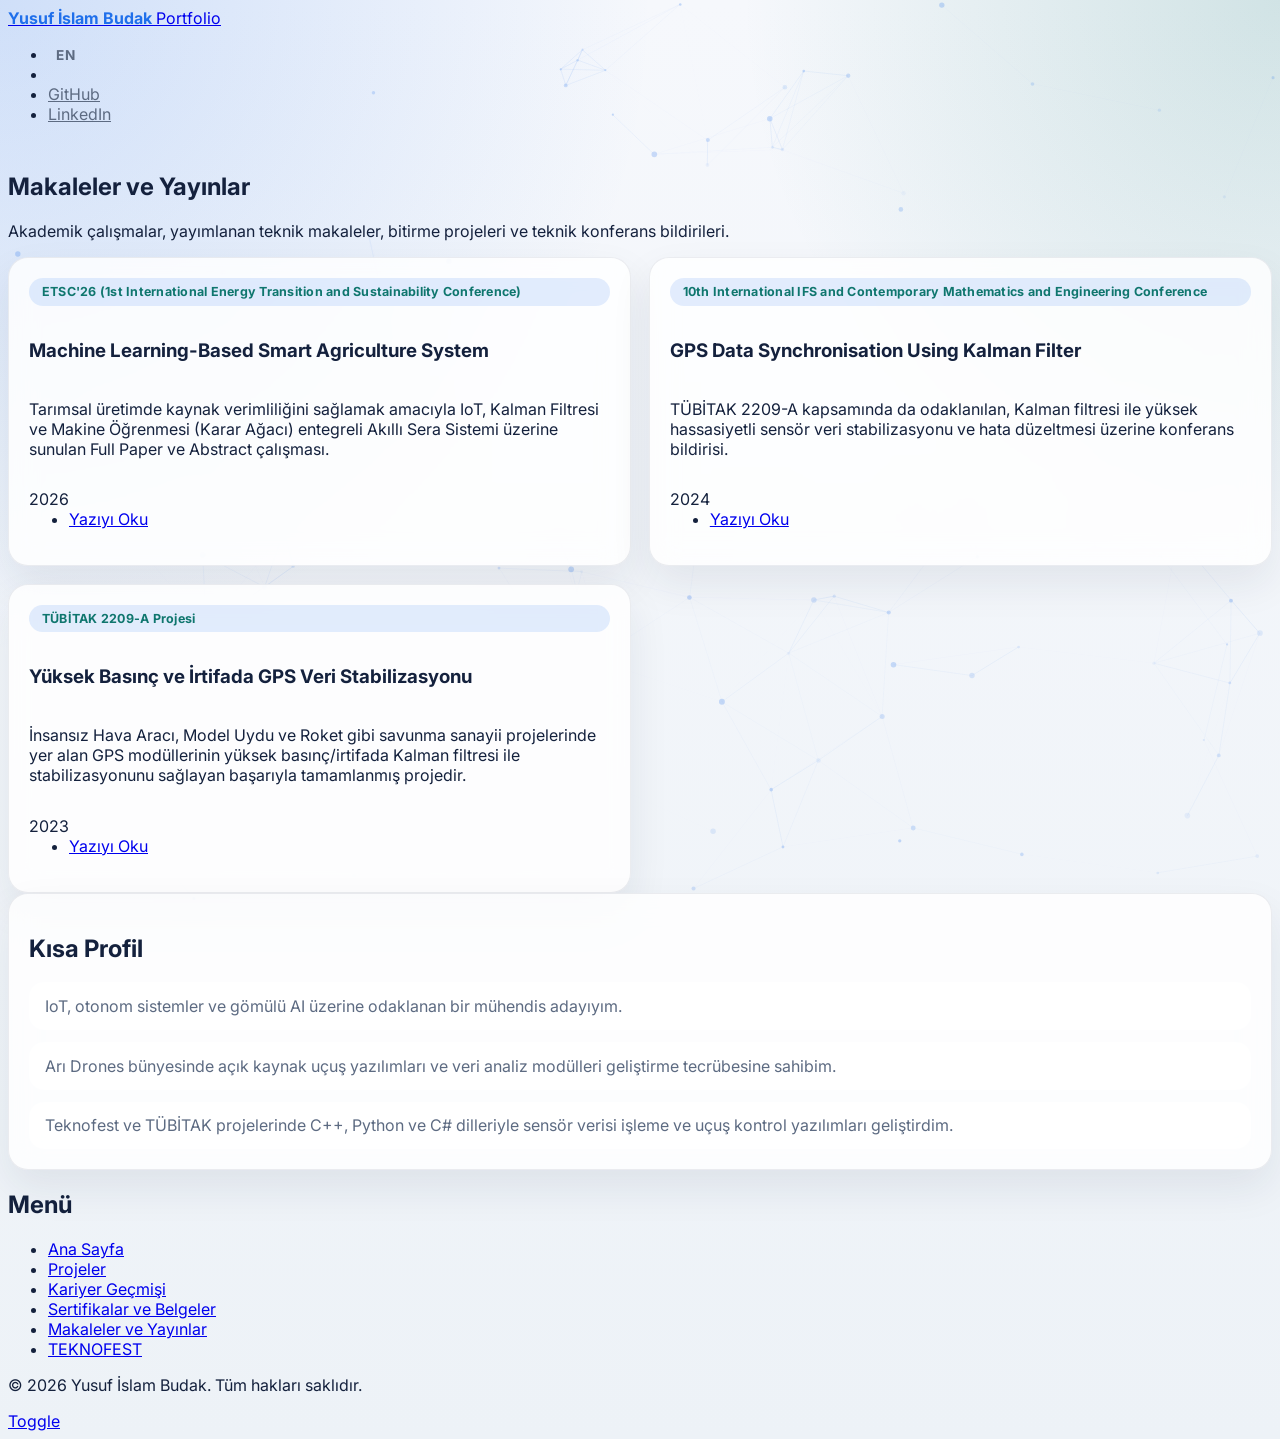
==== commit aec0e79f: "fix: update LinkedIn profile URL across all site pages and configuration" ====
--- a/articles.html
+++ b/articles.html
@@ -213,7 +213,7 @@
 						</li>
 						<li><a href="https://github.com/YusufIslamBudak" class="icon brands fa-github"
 								style="color: var(--text-soft);"><span class="label">GitHub</span></a></li>
-						<li><a href="https://www.linkedin.com/in/yusuf-islam-budak-7bb3b2177/"
+						<li><a href="https://www.linkedin.com/in/yusuf-islam-budak/"
 								class="icon brands fa-linkedin-in" style="color: var(--text-soft);"><span
 									class="label">LinkedIn</span></a></li>
 					</ul>
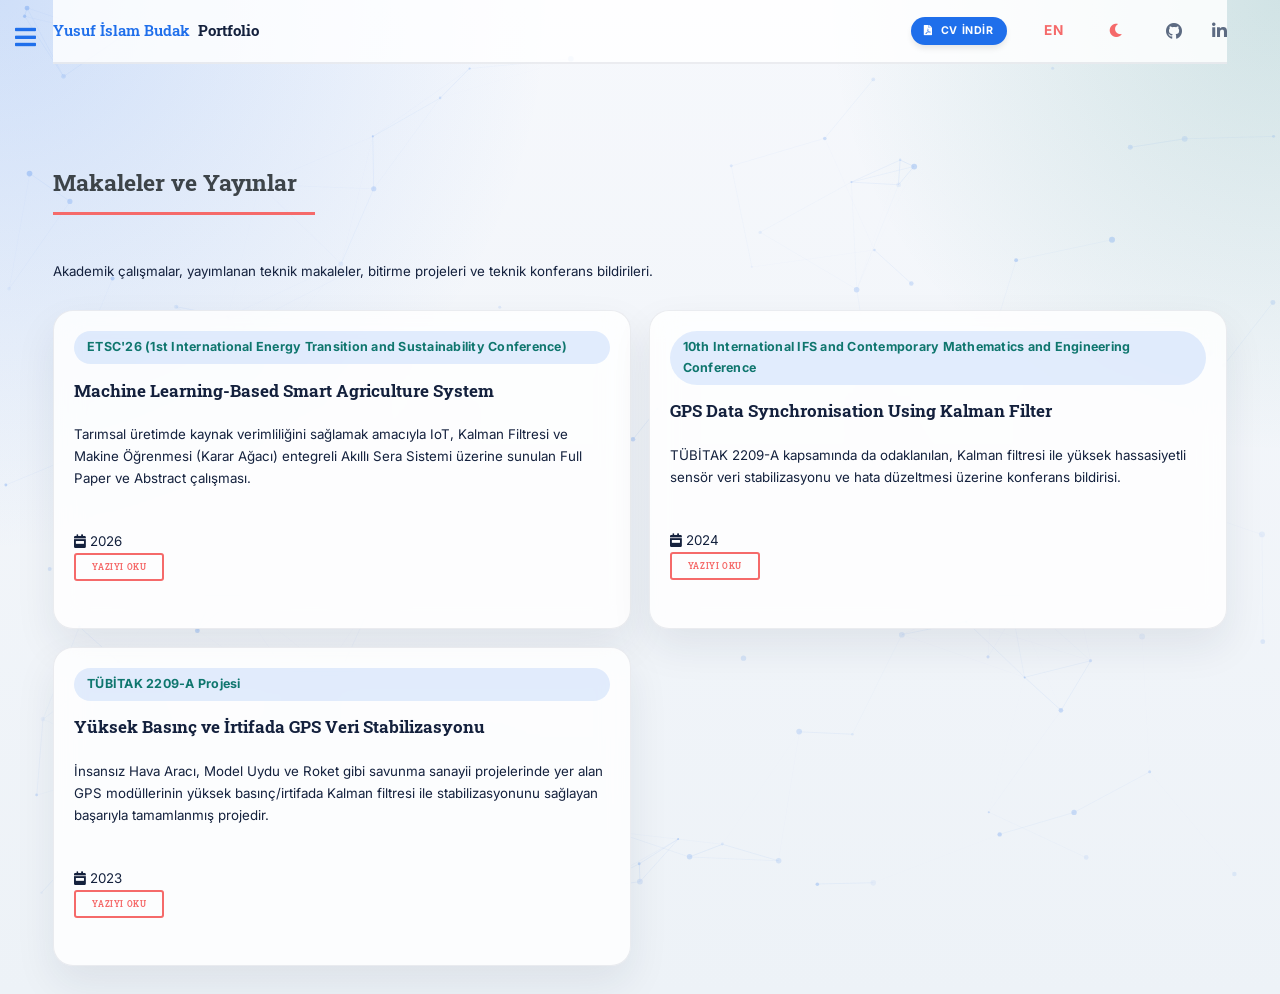
==== commit 6c5e6e42: "feat: add custom theme support and CSS variables to site layout" ====
--- a/articles.html
+++ b/articles.html
@@ -208,6 +208,7 @@
 				<header id="header">
 					<a href="index.html" class="logo"><strong data-tr="Yusuf İslam Budak" data-en="Yusuf Islam Budak">Yusuf İslam Budak</strong> <span data-tr="Portfolio" data-en="Portfolio">Portfolio</span></a>
 					<ul class="icons">
+						<li><a href="Yusuf_İslam_Budak_CV.pdf" class="cv-button" target="_blank"><i class="fas fa-file-pdf"></i> <span data-tr="CV İndir" data-en="Download CV">CV İndir</span></a></li>
 						<li><button id="theme-toggle" class="icon solid fa-moon" aria-label="Toggle dark mode"
 								style="border: none; background: transparent; cursor: pointer; color: var(--text-soft); box-shadow: none; min-width: auto; width: auto; height: auto; line-height: inherit; padding: 0 0.5rem;"></button>
 						</li>
--- a/assets/css/main.css
+++ b/assets/css/main.css
@@ -90,8 +90,33 @@
     transition: none !important; }
 
 /* Type */
+:root {
+	--accent: #2563eb;
+	--accent-hover: #1d4ed8;
+	--accent-soft: rgba(37, 99, 235, 0.1);
+	--surface: #ffffff;
+	--surface-alt: #f8fafc;
+	--text-strong: #0f172a;
+	--text-soft: #475569;
+	--border-color: #e2e8f0;
+	--shadow-sm: 0 1px 2px 0 rgb(0 0 0 / 0.05);
+	--shadow-md: 0 4px 6px -1px rgb(0 0 0 / 0.1);
+	--shadow-lg: 0 10px 15px -3px rgb(0 0 0 / 0.1);
+}
+
+[data-theme="dark"] {
+	--accent: #3b82f6;
+	--accent-hover: #60a5fa;
+	--accent-soft: rgba(59, 130, 246, 0.2);
+	--surface: #0f172a;
+	--surface-alt: #1e293b;
+	--text-strong: #f8fafc;
+	--text-soft: #94a3b8;
+	--border-color: #334155;
+}
+
 body, input, select, textarea {
-  color: #7f888f;
+  color: var(--text-soft);
   font-family: "Open Sans", sans-serif;
   font-size: 13pt;
   font-weight: 400;
@@ -112,16 +137,16 @@
   -ms-transition: color 0.2s ease-in-out, border-bottom-color 0.2s ease-in-out;
   transition: color 0.2s ease-in-out, border-bottom-color 0.2s ease-in-out;
   border-bottom: dotted 1px;
-  color: #f56a6a;
+  color: var(--accent);
   text-decoration: none; }
   a:hover {
-    border-bottom-color: #f56a6a;
-    color: #f56a6a !important; }
+    border-bottom-color: var(--accent);
+    color: var(--accent) !important; }
     a:hover strong {
       color: inherit; }
 
 strong, b {
-  color: #3d4449;
+  color: var(--text-strong);
   font-weight: 600; }
 
 em, i {
@@ -1553,7 +1578,7 @@
   input[type="button"].primary,
   button.primary,
   .button.primary {
-    background-color: #f56a6a;
+    background-color: var(--accent);
     box-shadow: none;
     color: #ffffff !important; }
     input[type="submit"].primary:hover,
@@ -1561,13 +1586,13 @@
     input[type="button"].primary:hover,
     button.primary:hover,
     .button.primary:hover {
-      background-color: #f67878; }
+      background-color: var(--accent-hover); }
     input[type="submit"].primary:active,
     input[type="reset"].primary:active,
     input[type="button"].primary:active,
     button.primary:active,
     .button.primary:active {
-      background-color: #f45c5c; }
+      background-color: var(--accent-hover); }
   input[type="submit"].disabled, input[type="submit"]:disabled,
   input[type="reset"].disabled,
   input[type="reset"]:disabled,
@@ -2075,9 +2100,14 @@
   display: -webkit-flex;
   display: -ms-flex;
   display: flex;
-  border-bottom: solid 5px #f56a6a;
-  padding: 6em 0 1em 0;
-  position: relative; }
+  border-bottom: solid 2px var(--border-color);
+  padding: 1.5em 0;
+  position: sticky;
+  top: 0;
+  background: var(--surface);
+  z-index: 1000;
+  transition: background 0.4s ease, border 0.4s ease;
+}
   #header > * {
     -moz-flex: 1;
     -webkit-flex: 1;
@@ -2085,27 +2115,63 @@
     flex: 1;
     margin-bottom: 0; }
   #header .logo {
+    display: flex;
+    align-items: center;
+    gap: 0.5rem;
     border-bottom: 0;
-    color: inherit;
+    color: var(--text-strong);
     font-family: "Roboto Slab", serif;
-    font-size: 1.125em; }
+    font-size: 1.125em;
+    font-weight: 700; }
   #header .icons {
+    display: flex;
+    align-items: center;
+    justify-content: flex-end;
+    gap: 1rem;
     text-align: right; }
+
+.cv-button {
+	background: var(--accent);
+	color: #fff !important;
+	padding: 0.5em 1.25em !important;
+	border-radius: 999px;
+	font-size: 0.8em !important;
+	font-weight: 700 !important;
+	text-transform: uppercase;
+	letter-spacing: 0.05em;
+	transition: all 0.3s ease !important;
+	border: none !important;
+	box-shadow: var(--shadow-md);
+    display: inline-flex;
+    align-items: center;
+    gap: 0.5rem;
+}
+
+.cv-button:hover {
+	background: var(--accent-hover);
+	transform: translateY(-2px);
+	box-shadow: var(--shadow-lg);
+}
+
   @media screen and (max-width: 1680px) {
     #header {
-      padding-top: 5em; } }
+      padding: 1.25em 0; } }
   @media screen and (max-width: 736px) {
     #header {
-      padding-top: 6.5em; }
+      padding: 1em 0; }
       #header .logo {
-        font-size: 1.25em;
+        font-size: 1.1em;
         margin: 0; }
       #header .icons {
-        height: 5em;
-        line-height: 5em;
-        position: absolute;
-        right: -0.5em;
-        top: 0; } }
+        position: static;
+        height: auto;
+        line-height: inherit;
+        gap: 0.75rem; }
+      .cv-button {
+          padding: 0.4em 0.8em !important;
+          font-size: 0.7em !important;
+      }
+    }
 
 /* Banner */
 #banner {
@@ -2192,82 +2258,152 @@
   #footer .copyright a {
     color: inherit; }
 
-/* Menu */
-#menu ul {
-  -moz-user-select: none;
-  -webkit-user-select: none;
-  -ms-user-select: none;
-  user-select: none;
-  color: #3d4449;
-  font-family: "Roboto Slab", serif;
-  font-weight: 400;
-  letter-spacing: 0.075em;
-  list-style: none;
-  margin-bottom: 0;
-  padding: 0;
-  text-transform: uppercase; }
-  #menu ul a, #menu ul span {
-    border-bottom: 0;
-    color: inherit;
-    cursor: pointer;
-    display: block;
-    font-size: 0.9em;
-    padding: 0.625em 0; }
-    #menu ul a:hover, #menu ul span:hover {
-      color: #f56a6a; }
-    #menu ul a.opener, #menu ul span.opener {
-      -moz-transition: color 0.2s ease-in-out;
-      -webkit-transition: color 0.2s ease-in-out;
-      -ms-transition: color 0.2s ease-in-out;
-      transition: color 0.2s ease-in-out;
-      text-decoration: none;
-      -webkit-tap-highlight-color: rgba(255, 255, 255, 0);
-      position: relative; }
-      #menu ul a.opener:before, #menu ul span.opener:before {
-        -moz-osx-font-smoothing: grayscale;
-        -webkit-font-smoothing: antialiased;
-        display: inline-block;
-        font-style: normal;
-        font-variant: normal;
-        text-rendering: auto;
-        line-height: 1;
-        text-transform: none !important;
-        font-family: 'Font Awesome 5 Free';
-        font-weight: 900; }
-      #menu ul a.opener:before, #menu ul span.opener:before {
-        -moz-transition: color 0.2s ease-in-out, -moz-transform 0.2s ease-in-out;
-        -webkit-transition: color 0.2s ease-in-out, -webkit-transform 0.2s ease-in-out;
-        -ms-transition: color 0.2s ease-in-out, -ms-transform 0.2s ease-in-out;
-        transition: color 0.2s ease-in-out, transform 0.2s ease-in-out;
-        color: #9fa3a6;
-        content: '\f078';
-        position: absolute;
-        right: 0; }
-      #menu ul a.opener:hover:before, #menu ul span.opener:hover:before {
-        color: #f56a6a; }
-      #menu ul a.opener.active + ul, #menu ul span.opener.active + ul {
-        display: block; }
-      #menu ul a.opener.active:before, #menu ul span.opener.active:before {
-        -moz-transform: rotate(-180deg);
-        -webkit-transform: rotate(-180deg);
-        -ms-transform: rotate(-180deg);
-        transform: rotate(-180deg); }
-
-#menu > ul > li {
-  border-top: solid 1px rgba(210, 215, 217, 0.75);
-  margin: 0.5em 0 0 0;
-  padding: 0.5em 0 0 0; }
-  #menu > ul > li > ul {
-    color: #9fa3a6;
-    display: none;
-    margin: 0.5em 0 1.5em 0;
-    padding-left: 1em; }
-    #menu > ul > li > ul a, #menu > ul > li > ul span {
-      font-size: 0.8em; }
-    #menu > ul > li > ul > li {
-      margin: 0.125em 0 0 0;
-      padding: 0.125em 0 0 0; }
-  #menu > ul > li:first-child {
-    border-top: 0;
-    margin-top: 0;
-    padding-top: 0; }
+/* Case Study Styles */
+.case-study-grid {
+    display: grid;
+    grid-template-columns: 1fr;
+    gap: 3rem;
+    margin-top: 2rem;
+}
+
+.case-study-card {
+    background: var(--surface-alt);
+    border: 1px solid var(--border-color);
+    border-radius: 1.5rem;
+    overflow: hidden;
+    transition: all 0.3s ease;
+}
+
+.case-study-card:hover {
+    box-shadow: var(--shadow-lg);
+}
+
+.case-study-header {
+    padding: 2.5rem;
+    border-bottom: 1px solid var(--border-color);
+}
+
+.case-study-header h2 {
+    font-size: 2rem;
+    margin-bottom: 1rem;
+}
+
+.tag-list {
+    display: flex;
+    flex-wrap: wrap;
+    gap: 0.5rem;
+}
+
+.case-tag {
+    background: var(--accent-soft);
+    color: var(--accent);
+    padding: 0.25rem 0.85rem;
+    border-radius: 6px;
+    font-size: 0.8rem;
+    font-weight: 700;
+}
+
+.case-study-content {
+    display: grid;
+    grid-template-columns: 1.2fr 1fr;
+    gap: 2.5rem;
+    padding: 2.5rem;
+}
+
+@media screen and (max-width: 980px) {
+    .case-study-content {
+        grid-template-columns: 1fr;
+    }
+}
+
+.case-section {
+    margin-bottom: 2rem;
+}
+
+.case-section h3 {
+    font-size: 1.25rem;
+    color: var(--accent);
+    margin-bottom: 1rem;
+    display: flex;
+    align-items: center;
+    gap: 0.5rem;
+}
+
+.case-visual {
+    background: var(--surface);
+    border: 1px dashed var(--border-color);
+    border-radius: 1rem;
+    min-height: 250px;
+    display: flex;
+    flex-direction: column;
+    align-items: center;
+    justify-content: center;
+    text-align: center;
+    padding: 2rem;
+    color: var(--text-soft);
+}
+
+/* Professional Table */
+.modern-table-wrapper {
+    overflow-x: auto;
+    margin: 2rem 0;
+    border: 1px solid var(--border-color);
+    border-radius: 1rem;
+}
+
+.modern-table {
+    width: 100%;
+    border-collapse: collapse;
+}
+
+.modern-table th {
+    background: var(--surface-alt);
+    color: var(--text-strong);
+    font-weight: 700;
+    padding: 1rem 1.5rem;
+    text-align: left;
+}
+
+.modern-table td {
+    padding: 1.25rem 1.5rem;
+    border-top: 1px solid var(--border-color);
+}
+
+.role-badge {
+    background: #10b981;
+    color: #fff;
+    padding: 0.2rem 0.6rem;
+    border-radius: 4px;
+    font-size: 0.75rem;
+    font-weight: 600;
+}
+
+/* Blog Layout */
+.blog-grid {
+    display: grid;
+    grid-template-columns: repeat(auto-fill, minmax(300px, 1fr));
+    gap: 2rem;
+}
+
+.blog-card {
+    background: var(--surface);
+    border: 1px solid var(--border-color);
+    border-radius: 1rem;
+    padding: 1.5rem;
+    transition: all 0.3s ease;
+}
+
+.blog-card:hover {
+    transform: translateY(-5px);
+    border-color: var(--accent);
+}
+
+.blog-meta {
+    font-size: 0.8rem;
+    color: var(--accent);
+    font-weight: 700;
+    margin-bottom: 0.5rem;
+    display: flex;
+    justify-content: space-between;
+}
+
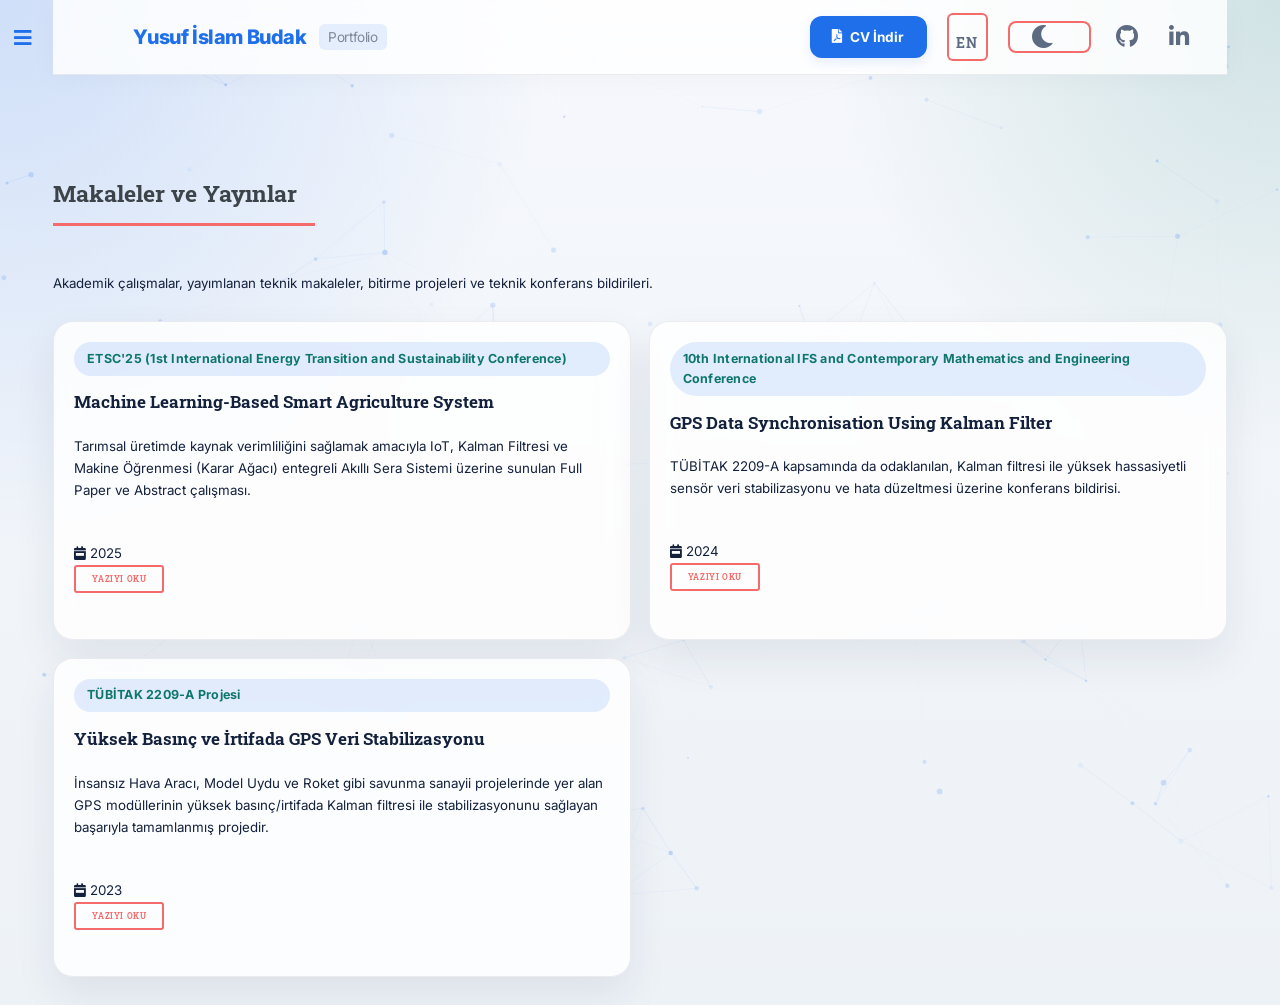
==== commit 10166378: "refactor: centralize styles into premium.css and implement global language switching functionality" ====
--- a/articles.html
+++ b/articles.html
@@ -9,79 +9,13 @@
 	<link rel="preconnect" href="https://fonts.googleapis.com">
 	<link rel="preconnect" href="https://fonts.gstatic.com" crossorigin>
 	<link href="https://fonts.googleapis.com/css2?family=Inter:wght@400;600;700&display=swap" rel="stylesheet">
+	<link rel="stylesheet" href="assets/css/premium.css" />
 	<style>
-		:root {
-			--accent: #1f6feb;
-			--accent-2: #0f766e;
-			--accent-soft: rgba(31, 111, 235, 0.12);
-			--surface: rgba(255, 255, 255, 0.82);
-			--surface-strong: rgba(255, 255, 255, 0.95);
-			--text-strong: #14213d;
-			--text-soft: #5d6b82;
-			--bg-gradient: radial-gradient(circle at top left, rgba(31, 111, 235, 0.18), transparent 34%), radial-gradient(circle at top right, rgba(15, 118, 110, 0.16), transparent 28%), linear-gradient(180deg, #f6f8fc 0%, #edf2f7 100%);
-			--border-color: rgba(20, 33, 61, 0.08);
-			--shadow-color: rgba(20, 33, 61, 0.08);
-		}
-
-		[data-theme="dark"] {
-			--accent: #58a6ff;
-			--accent-2: #2dd4bf;
-			--accent-soft: rgba(88, 166, 255, 0.2);
-			--surface: rgba(30, 41, 59, 0.82);
-			--surface-strong: rgba(15, 23, 42, 0.95);
-			--text-strong: #f8fafc;
-			--text-soft: #94a3b8;
-			--bg-gradient: radial-gradient(circle at top left, rgba(88, 166, 255, 0.15), transparent 34%), radial-gradient(circle at top right, rgba(45, 212, 191, 0.12), transparent 28%), linear-gradient(180deg, #0f172a 0%, #1e293b 100%);
-			--border-color: rgba(255, 255, 255, 0.1);
-			--shadow-color: rgba(0, 0, 0, 0.5);
-		}
-
-		[data-theme="dark"] #sidebar,
-		[data-theme="dark"] #sidebar .inner {
-			background: var(--surface-strong);
-			background-color: #1e293b !important;
-		}
-
-		[data-theme="dark"] #sidebar nav ul li a,
-		[data-theme="dark"] #sidebar header h2,
-		[data-theme="dark"] #sidebar .contact li,
-		[data-theme="dark"] #sidebar .contact li a {
-			color: var(--text-strong) !important;
-		}
-
-		::-webkit-scrollbar {
-			width: 8px;
-		}
-
-		::-webkit-scrollbar-track {
-			background: transparent;
-		}
-
-		::-webkit-scrollbar-thumb {
-			background-color: var(--text-soft);
-			border-radius: 20px;
-			border: 3px solid transparent;
-			background-clip: content-box;
-		}
-
-		::-webkit-scrollbar-thumb:hover {
-			background-color: var(--accent);
-		}
-
-		html {
-			scroll-behavior: smooth;
-		}
-
-		body {
-			font-family: 'Inter', sans-serif;
-			background: var(--bg-gradient);
-			color: var(--text-strong);
-			transition: background 0.4s ease, color 0.4s ease;
-		}
-
 		#header .logo strong {
 			color: var(--accent);
 		}
+
+		/* Page Specific Articles Styles */
 
 		.article-tag {
 			display: inline-flex;
@@ -173,24 +107,9 @@
 			}
 		}
 
-		.reveal {
-			opacity: 0;
-			transform: translateY(30px);
-			transition: all 0.8s cubic-bezier(0.5, 0, 0, 1);
-		}
-
 		.reveal.active {
 			opacity: 1;
 			transform: translateY(0);
-		}
-
-		#sidebar,
-		#header {
-			border-color: var(--border-color) !important;
-		}
-
-		#sidebar>.inner {
-			border-right: none !important;
 		}
 	</style>
 </head>
@@ -209,14 +128,10 @@
 					<a href="index.html" class="logo"><strong data-tr="Yusuf İslam Budak" data-en="Yusuf Islam Budak">Yusuf İslam Budak</strong> <span data-tr="Portfolio" data-en="Portfolio">Portfolio</span></a>
 					<ul class="icons">
 						<li><a href="Yusuf_İslam_Budak_CV.pdf" class="cv-button" target="_blank"><i class="fas fa-file-pdf"></i> <span data-tr="CV İndir" data-en="Download CV">CV İndir</span></a></li>
-						<li><button id="theme-toggle" class="icon solid fa-moon" aria-label="Toggle dark mode"
-								style="border: none; background: transparent; cursor: pointer; color: var(--text-soft); box-shadow: none; min-width: auto; width: auto; height: auto; line-height: inherit; padding: 0 0.5rem;"></button>
-						</li>
-						<li><a href="https://github.com/YusufIslamBudak" class="icon brands fa-github"
-								style="color: var(--text-soft);"><span class="label">GitHub</span></a></li>
-						<li><a href="https://www.linkedin.com/in/yusuf-islam-budak/"
-								class="icon brands fa-linkedin-in" style="color: var(--text-soft);"><span
-									class="label">LinkedIn</span></a></li>
+						<li><button id="lang-toggle" aria-label="Toggle language">TR</button></li>
+						<li><button id="theme-toggle" class="icon solid fa-moon" aria-label="Toggle dark mode"></button></li>
+						<li><a href="https://github.com/YusufIslamBudak" class="icon brands fa-github"><span class="label">GitHub</span></a></li>
+						<li><a href="https://www.linkedin.com/in/yusuf-islam-budak/" class="icon brands fa-linkedin-in"><span class="label">LinkedIn</span></a></li>
 					</ul>
 				</header>
 
@@ -252,12 +167,12 @@
 						<h2 data-tr="Menü" data-en="Menu">Menu</h2>
 					</header>
 					<ul>
-						<li><a href="index.html" data-tr="Ana Sayfa" data-en="Home">Yusuf İslam Budak</a></li>
-						<li><a href="projeler.html" data-tr="Projeler" data-en="Projects">Projeler</a></li>
-						<li><a href="kariyer.html" data-tr="Kariyer Geçmişi" data-en="Career">Kariyer Geçmişi</a></li>
-						<li><a href="certificates.html" data-tr="Sertifikalar ve Belgeler" data-en="Certificates">Sertifikalar ve Belgeler</a></li>
-						<li><a href="articles.html" data-tr="Makaleler ve Yayınlar" data-en="Publications">Makaleler ve Yayınlar</a></li>
-						<li><a href="teknofest.html" data-tr="TEKNOFEST" data-en="TEKNOFEST">TEKNOFEST</a></li>
+						<li><a href="index.html"><i class="fas fa-home"></i> <span data-tr="Ana Sayfa" data-en="Home">Ana Sayfa</span></a></li>
+						<li><a href="projeler.html"><i class="fas fa-project-diagram"></i> <span data-tr="Projeler" data-en="Projects">Projeler</span></a></li>
+						<li><a href="kariyer.html"><i class="fas fa-briefcase"></i> <span data-tr="Kariyer Geçmişi" data-en="Career">Kariyer Geçmişi</span></a></li>
+						<li><a href="certificates.html"><i class="fas fa-certificate"></i> <span data-tr="Sertifikalar ve Belgeler" data-en="Certificates">Sertifikalar ve Belgeler</span></a></li>
+						<li><a href="articles.html" class="active"><i class="fas fa-file-alt"></i> <span data-tr="Makaleler ve Yayınlar" data-en="Publications">Makaleler ve Yayınlar</span></a></li>
+						<li><a href="teknofest.html"><i class="fas fa-rocket"></i> <span data-tr="TEKNOFEST" data-en="TEKNOFEST">TEKNOFEST</span></a></li>
 					</ul>
 				</nav>
 
--- a/assets/css/premium.css
+++ b/assets/css/premium.css
@@ -0,0 +1,315 @@
+:root {
+    --accent: #1f6feb;
+    --accent-2: #0f766e;
+    --accent-soft: rgba(31, 111, 235, 0.12);
+    --surface: rgba(255, 255, 255, 0.82);
+    --surface-strong: rgba(255, 255, 255, 0.95);
+    --text-strong: #14213d;
+    --text-soft: #5d6b82;
+    --bg-gradient: radial-gradient(circle at top left, rgba(31, 111, 235, 0.18), transparent 34%), radial-gradient(circle at top right, rgba(15, 118, 110, 0.16), transparent 28%), linear-gradient(180deg, #f6f8fc 0%, #edf2f7 100%);
+    --border-color: rgba(20, 33, 61, 0.08);
+    --shadow-color: rgba(20, 33, 61, 0.08);
+}
+
+[data-theme="dark"] {
+    --accent: #58a6ff;
+    --accent-2: #2dd4bf;
+    --accent-soft: rgba(88, 166, 255, 0.2);
+    --surface: rgba(30, 41, 59, 0.82);
+    --surface-strong: rgba(15, 23, 42, 0.95);
+    --text-strong: #f8fafc;
+    --text-soft: #94a3b8;
+    --bg-gradient: radial-gradient(circle at top left, rgba(88, 166, 255, 0.15), transparent 34%), radial-gradient(circle at top right, rgba(45, 212, 191, 0.12), transparent 28%), linear-gradient(180deg, #0f172a 0%, #1e293b 100%);
+    --border-color: rgba(255, 255, 255, 0.1);
+    --shadow-color: rgba(0, 0, 0, 0.5);
+}
+
+[data-theme="dark"] #sidebar,
+[data-theme="dark"] #sidebar .inner {
+    background: var(--surface-strong);
+    background-color: #1e293b !important;
+}
+
+[data-theme="dark"] #sidebar nav ul li a,
+[data-theme="dark"] #sidebar header h2,
+[data-theme="dark"] #sidebar .contact li,
+[data-theme="dark"] #sidebar .contact li a {
+    color: var(--text-strong) !important;
+}
+
+body {
+    font-family: 'Inter', sans-serif;
+    background: var(--bg-gradient);
+    color: var(--text-strong);
+    transition: background 0.4s ease, color 0.4s ease;
+}
+
+#header .logo strong { color: var(--accent); }
+#sidebar, #header { border-color: var(--border-color) !important; }
+#sidebar > .inner { border-right: none !important; }
+
+/* Premium Header Styles */
+#header {
+    height: 75px;
+    display: flex;
+    align-items: center;
+    justify-content: space-between;
+    padding: 0 2rem;
+    background: var(--surface);
+    backdrop-filter: blur(12px);
+    -webkit-backdrop-filter: blur(12px);
+    border-bottom: 1px solid var(--border-color) !important;
+    position: sticky;
+    top: 0;
+    z-index: 1000;
+    transition: all 0.4s ease;
+    box-shadow: 0 4px 30px rgba(0, 0, 0, 0.03);
+}
+
+#header .logo {
+    font-family: 'Inter', sans-serif !important;
+    font-size: 1.25rem;
+    letter-spacing: -0.02em;
+    display: flex;
+    align-items: center;
+    gap: 0.5rem;
+    border-bottom: none;
+    text-decoration: none;
+}
+
+#header .logo strong {
+    font-weight: 800;
+    color: var(--accent);
+}
+
+#header .logo span {
+    font-weight: 400;
+    color: var(--text-soft);
+    opacity: 0.8;
+    background: var(--accent-soft);
+    padding: 0.1rem 0.6rem;
+    border-radius: 6px;
+    font-size: 0.85rem;
+    margin-left: 0.25rem;
+}
+
+#header .icons {
+    display: flex;
+    align-items: center;
+    gap: 1.25rem;
+    list-style: none;
+    margin: 0;
+    padding: 0;
+}
+
+#header .icons li {
+    padding: 0;
+    display: flex;
+    align-items: center;
+}
+
+/* Modern CV Button */
+.cv-button {
+    background: var(--accent) !important;
+    color: #ffffff !important;
+    padding: 0.6rem 1.4rem !important;
+    border-radius: 12px !important;
+    font-size: 0.85rem !important;
+    font-weight: 700 !important;
+    display: inline-flex !important;
+    align-items: center;
+    gap: 0.5rem;
+    transition: all 0.3s cubic-bezier(0.4, 0, 0.2, 1) !important;
+    border: none !important;
+    box-shadow: 0 4px 12px var(--accent-soft);
+    text-transform: none;
+    letter-spacing: 0;
+}
+
+.cv-button:hover {
+    transform: translateY(-2px);
+    box-shadow: 0 8px 20px var(--accent-soft);
+    filter: brightness(1.1);
+}
+
+/* Social & Utility Icons */
+#header .icons a.icon, 
+#header .icons button.icon {
+    color: var(--text-soft) !important;
+    font-size: 1.15rem;
+    transition: all 0.2s ease;
+    width: 32px;
+    height: 32px;
+    display: flex;
+    align-items: center;
+    justify-content: center;
+    border-radius: 8px;
+    border: none;
+    background: transparent;
+}
+
+#header .icons a.icon:hover,
+#header .icons button.icon:hover {
+    color: var(--accent) !important;
+    background: var(--accent-soft);
+}
+
+#lang-toggle {
+    font-size: 0.85rem !important;
+    font-weight: 700 !important;
+    color: var(--text-soft) !important;
+    padding: 0.4rem 0.6rem !important;
+    border-radius: 6px !important;
+    transition: all 0.2s ease !important;
+    background: transparent;
+    border: none;
+    cursor: pointer;
+}
+
+#lang-toggle:hover {
+    color: var(--accent) !important;
+    background: var(--accent-soft) !important;
+}
+
+/* Fix for sidebar toggle spacing on smaller screens */
+@media screen and (max-width: 1280px) {
+    #header {
+        padding-left: 5rem;
+    }
+}
+
+@media screen and (max-width: 736px) {
+    #header {
+        height: 65px;
+        padding: 0 1rem 0 4.5rem;
+    }
+    #header .logo span {
+        display: none;
+    }
+    .cv-button {
+        padding: 0.5rem 0.8rem !important;
+        font-size: 0.75rem !important;
+    }
+    .cv-button span {
+        display: none;
+    }
+    #header .icons {
+        gap: 0.5rem;
+    }
+}
+
+/* Sidebar Toggle Custom Styles */
+.toggle {
+    background-color: transparent !important;
+    box-shadow: none !important;
+    border: none !important;
+    width: 4rem !important;
+    height: 100% !important;
+    transition: background 0.3s ease !important;
+}
+
+.toggle:before {
+    font-size: 1.25rem !important;
+    color: var(--accent) !important;
+}
+
+.toggle:hover {
+    background: var(--accent-soft) !important;
+}
+
+/* Sidebar Menu Fancy Styles */
+#menu ul {
+    list-style: none !important;
+    padding: 0;
+    margin: 1.5rem 0;
+}
+
+#menu ul li {
+    padding: 0;
+    border-top: none !important;
+    margin-bottom: 0.5rem;
+}
+
+#menu ul li a {
+    display: flex !important;
+    align-items: center;
+    gap: 1rem;
+    padding: 0.85rem 1.25rem !important;
+    text-decoration: none !important;
+    color: var(--text-soft) !important;
+    font-weight: 500;
+    border-radius: 12px;
+    transition: all 0.3s cubic-bezier(0.4, 0, 0.2, 1) !important;
+    border: 1px solid transparent !important;
+    position: relative;
+    overflow: hidden;
+}
+
+#menu ul li a i {
+    font-size: 1.1rem;
+    width: 20px;
+    text-align: center;
+    color: var(--accent);
+    opacity: 0.7;
+    transition: all 0.3s ease;
+}
+
+#menu ul li a:hover {
+    background: var(--accent-soft) !important;
+    color: var(--accent) !important;
+    transform: translateX(5px);
+}
+
+#menu ul li a:hover i {
+    opacity: 1;
+    transform: scale(1.1);
+}
+
+#menu ul li a.active {
+    background: var(--accent) !important;
+    color: #ffffff !important;
+    font-weight: 700;
+    box-shadow: 0 4px 12px var(--accent-soft);
+}
+
+#menu ul li a.active i {
+    color: #ffffff !important;
+    opacity: 1;
+}
+
+#menu ul li a::after {
+    content: '';
+    position: absolute;
+    left: 0;
+    top: 50%;
+    transform: translateY(-50%);
+    width: 4px;
+    height: 0;
+    background: var(--accent);
+    border-radius: 0 4px 4px 0;
+    transition: height 0.3s ease;
+}
+
+#menu ul li a:hover::after {
+    height: 60%;
+}
+
+#menu ul li a.active::after {
+    display: none;
+}
+
+#sidebar .inner .major h2 {
+    font-size: 0.9rem;
+    text-transform: uppercase;
+    letter-spacing: 0.15em;
+    color: var(--text-soft);
+    opacity: 0.6;
+    margin-bottom: 1rem;
+    border-bottom: none !important;
+}
+
+#sidebar .inner .major {
+    border-bottom: 1px solid var(--border-color);
+    margin-bottom: 2rem;
+    padding-bottom: 0.5rem;
+}
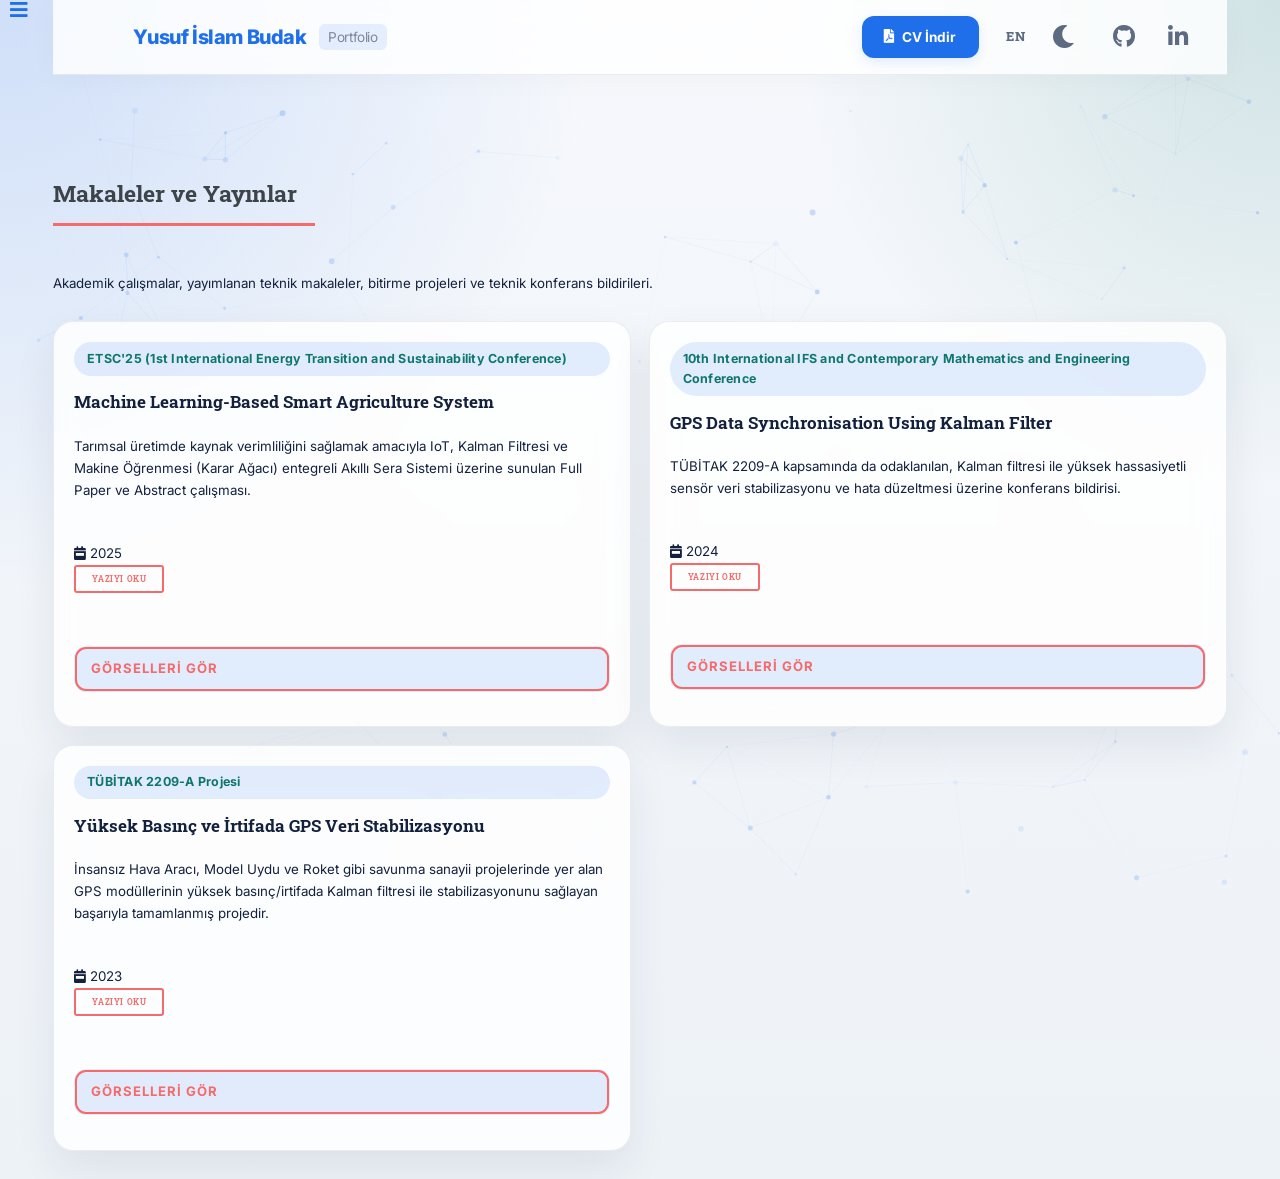
==== commit d58e2d23: "feat: add image galleries and descriptive content to portfolio projects and experience entries" ====
--- a/articles.html
+++ b/articles.html
@@ -206,9 +206,35 @@
 				summaryPoints.innerHTML = profile.summaryPoints.map(p => `<li data-tr="${p.tr || p}" data-en="${p.en || p}">${p.tr || p}</li>`).join('');
 			}
 
+			const lang = localStorage.getItem('lang') || 'tr';
+
 			const articlesGrid = document.getElementById('article-grid');
 			if (articlesGrid && profile.articles) {
 				articlesGrid.innerHTML = profile.articles.map(function(item, index) {
+					const hasImages = item.images && item.images.length > 0;
+					let galleryHtml = '';
+					if (hasImages) {
+						const galleryItems = item.images.map(function(img, imgIdx) {
+							const cap = lang === 'en' ? (img.captionEn || img.caption) : img.caption;
+							return `<div class="gallery-item" onclick="openLightbox('article-${index}', ${imgIdx})">
+								<img src="${img.src}" alt="${cap}" loading="lazy">
+								<div class="gallery-caption">${cap}</div>
+							</div>`;
+						}).join('');
+
+						galleryHtml = `
+						<div class="expandable-content" id="expand-article-${index}">
+							<div class="gallery-heading"><i class="fas fa-camera"></i> <span data-tr="Araştırma Görselleri" data-en="Research Gallery">Araştırma Görselleri</span></div>
+							<div class="photo-gallery" data-gallery-id="article-${index}">
+								${galleryItems}
+							</div>
+						</div>`;
+					}
+
+					const toggleBtn = hasImages 
+						? `<button class="expand-toggle" onclick="event.stopPropagation(); toggleExpand('expand-article-${index}', this)" data-tr="Görselleri Gör" data-en="View Gallery"><i class="fas fa-chevron-down"></i> <span data-tr="Görselleri Gör" data-en="View Gallery">Görselleri Gör</span></button>` 
+						: '';
+
 					return `
 					<article class="article-card reveal" style="transition-delay: ${(index % 4) * 0.1}s">
 						<span class="article-tag" data-tr="${item.publisher}" data-en="${item.publisherEn || item.publisher}">${item.publisher}</span>
@@ -220,11 +246,80 @@
 								<li><a class="button small" href="${item.url}" data-tr="Yazıyı Oku" data-en="Read Article">Yazıyı Oku</a></li>
 							</ul>
 						</div>
+						${toggleBtn}
+						${galleryHtml}
 					</article>
 					`;
 				}).join('');
 			}
 			if (window.updateLanguageDOM) window.updateLanguageDOM();
+		})();
+
+		// Expand/Collapse toggle
+		window.toggleExpand = function(id, btn) {
+			const el = document.getElementById(id);
+			if (el) {
+				el.classList.toggle('open');
+				btn.classList.toggle('active');
+			}
+		};
+
+		// Lightbox system
+		(function() {
+			const overlay = document.createElement('div');
+			overlay.className = 'lightbox-overlay';
+			overlay.innerHTML = `
+				<button class="lightbox-close" onclick="closeLightbox()"><i class="fas fa-times"></i></button>
+				<button class="lightbox-nav prev" onclick="navLightbox(-1)"><i class="fas fa-chevron-left"></i></button>
+				<button class="lightbox-nav next" onclick="navLightbox(1)"><i class="fas fa-chevron-right"></i></button>
+				<img src="" alt="">
+				<div class="lightbox-caption"></div>
+			`;
+			document.body.appendChild(overlay);
+			overlay.addEventListener('click', function(e) {
+				if (e.target === overlay) closeLightbox();
+			});
+
+			let currentGallery = [];
+			let currentIndex = 0;
+
+			window.openLightbox = function(galleryId, index) {
+				const gallery = document.querySelector(`[data-gallery-id="${galleryId}"]`);
+				if (!gallery) return;
+				const items = gallery.querySelectorAll('.gallery-item img');
+				const captions = gallery.querySelectorAll('.gallery-caption');
+				currentGallery = Array.from(items).map((img, i) => ({
+					src: img.src,
+					caption: captions[i] ? captions[i].textContent : ''
+				}));
+				currentIndex = index;
+				showLightboxImage();
+				overlay.classList.add('active');
+				document.body.style.overflow = 'hidden';
+			};
+
+			window.closeLightbox = function() {
+				overlay.classList.remove('active');
+				document.body.style.overflow = '';
+			};
+
+			window.navLightbox = function(dir) {
+				currentIndex = (currentIndex + dir + currentGallery.length) % currentGallery.length;
+				showLightboxImage();
+			};
+
+			function showLightboxImage() {
+				if (!currentGallery[currentIndex]) return;
+				overlay.querySelector('img').src = currentGallery[currentIndex].src;
+				overlay.querySelector('.lightbox-caption').textContent = currentGallery[currentIndex].caption;
+			}
+
+			document.addEventListener('keydown', function(e) {
+				if (!overlay.classList.contains('active')) return;
+				if (e.key === 'Escape') closeLightbox();
+				if (e.key === 'ArrowLeft') navLightbox(-1);
+				if (e.key === 'ArrowRight') navLightbox(1);
+			});
 		})();
 	</script>
 	<script src="assets/js/global-lang.js"></script>
--- a/assets/css/premium.css
+++ b/assets/css/premium.css
@@ -44,9 +44,18 @@
     transition: background 0.4s ease, color 0.4s ease;
 }
 
-#header .logo strong { color: var(--accent); }
-#sidebar, #header { border-color: var(--border-color) !important; }
-#sidebar > .inner { border-right: none !important; }
+#header .logo strong {
+    color: var(--accent);
+}
+
+#sidebar,
+#header {
+    border-color: var(--border-color) !important;
+}
+
+#sidebar>.inner {
+    border-right: none !important;
+}
 
 /* Premium Header Styles */
 #header {
@@ -132,38 +141,37 @@
     filter: brightness(1.1);
 }
 
-/* Social & Utility Icons */
-#header .icons a.icon, 
-#header .icons button.icon {
+#header .icons a.icon,
+#header .icons button.icon,
+#header .icons button#lang-toggle {
     color: var(--text-soft) !important;
     font-size: 1.15rem;
     transition: all 0.2s ease;
-    width: 32px;
-    height: 32px;
+    width: 34px;
+    height: 34px;
     display: flex;
     align-items: center;
     justify-content: center;
-    border-radius: 8px;
-    border: none;
-    background: transparent;
+    border-radius: 10px;
+    border: none !important;
+    background: transparent !important;
+    cursor: pointer;
+    outline: none !important;
+    padding: 0 !important;
+    box-shadow: none !important;
 }
 
 #header .icons a.icon:hover,
-#header .icons button.icon:hover {
+#header .icons button.icon:hover,
+#header .icons button#lang-toggle:hover {
     color: var(--accent) !important;
-    background: var(--accent-soft);
+    background: var(--accent-soft) !important;
 }
 
 #lang-toggle {
-    font-size: 0.85rem !important;
-    font-weight: 700 !important;
-    color: var(--text-soft) !important;
-    padding: 0.4rem 0.6rem !important;
-    border-radius: 6px !important;
-    transition: all 0.2s ease !important;
-    background: transparent;
-    border: none;
-    cursor: pointer;
+    font-size: 0.82rem !important;
+    font-weight: 800 !important;
+    letter-spacing: 0.05em;
 }
 
 #lang-toggle:hover {
@@ -180,21 +188,43 @@
 
 @media screen and (max-width: 736px) {
     #header {
-        height: 65px;
-        padding: 0 1rem 0 4.5rem;
-    }
+        height: 60px;
+        padding: 0 0.75rem 0 3.5rem;
+    }
+
+    #header .logo {
+        font-size: 1.05rem;
+        white-space: nowrap;
+        overflow: hidden;
+        text-overflow: ellipsis;
+        max-width: 180px;
+        gap: 0.25rem;
+    }
+
     #header .logo span {
         display: none;
     }
+
     .cv-button {
-        padding: 0.5rem 0.8rem !important;
-        font-size: 0.75rem !important;
-    }
+        padding: 0.4rem 0.65rem !important;
+        font-size: 0.7rem !important;
+        border-radius: 8px !important;
+    }
+
     .cv-button span {
         display: none;
     }
+
     #header .icons {
-        gap: 0.5rem;
+        gap: 0.4rem;
+    }
+
+    /* Hide social icons on very small screens to prevent clutter, 
+       as they are already available in the sidebar */
+    @media screen and (max-width: 480px) {
+        #header .icons li:nth-child(n+4) {
+            display: none;
+        }
     }
 }
 
@@ -203,18 +233,40 @@
     background-color: transparent !important;
     box-shadow: none !important;
     border: none !important;
-    width: 4rem !important;
-    height: 100% !important;
-    transition: background 0.3s ease !important;
+    width: 3.5rem !important;
+    height: 60px !important;
+    transition: all 0.3s ease !important;
+    display: flex !important;
+    align-items: center !important;
+    justify-content: center !important;
+    line-height: 1 !important;
+    text-indent: -9999px !important;
+    overflow: hidden !important;
 }
 
 .toggle:before {
+    content: '\f0c9' !important;
+    font-family: 'Font Awesome 5 Free' !important;
+    font-weight: 900 !important;
     font-size: 1.25rem !important;
     color: var(--accent) !important;
+    text-indent: 0 !important;
+    display: block !important;
+}
+
+.toggle:after {
+    display: none !important;
 }
 
 .toggle:hover {
     background: var(--accent-soft) !important;
+}
+
+@media screen and (max-width: 736px) {
+    .toggle {
+        width: 3.5rem !important;
+        height: 60px !important;
+    }
 }
 
 /* Sidebar Menu Fancy Styles */
@@ -313,3 +365,354 @@
     margin-bottom: 2rem;
     padding-bottom: 0.5rem;
 }
+
+/* Mission Statement Styles */
+.mission-statement {
+    background: var(--surface);
+    backdrop-filter: blur(14px);
+    border: 1px solid var(--border-color);
+    border-radius: 1.5rem;
+    padding: 2.5rem;
+    margin-bottom: 3rem;
+    box-shadow: 0 12px 30px var(--shadow-color);
+}
+
+.mission-statement h3 {
+    color: var(--accent);
+    font-size: 1.4rem;
+    margin-top: 2.2rem;
+    margin-bottom: 1rem;
+    font-weight: 700;
+}
+
+.mission-statement h3:first-child {
+    margin-top: 0;
+}
+
+.mission-statement p {
+    color: var(--text-soft);
+    line-height: 1.85;
+    margin-bottom: 1.5rem;
+    font-size: 1.05rem;
+}
+
+.mission-statement .highlight-text {
+    color: var(--accent);
+    font-weight: 700;
+}
+
+@media screen and (max-width: 736px) {
+    .mission-statement {
+        padding: 1.5rem;
+    }
+    .mission-statement h3 {
+        font-size: 1.25rem;
+    }
+}
+
+/* ============================================
+   EXPANDABLE ACCORDION & GALLERY SYSTEM
+   ============================================ */
+
+/* Expandable Card Toggle Button */
+.expand-toggle {
+    display: flex;
+    align-items: center;
+    gap: 0.5rem;
+    margin-top: 0.75rem;
+    padding: 0.5rem 1rem;
+    background: var(--accent-soft);
+    color: var(--accent);
+    border: 1px solid transparent;
+    border-radius: 0.75rem;
+    font-size: 0.82rem;
+    font-weight: 700;
+    cursor: pointer;
+    transition: all 0.3s ease;
+    font-family: 'Inter', sans-serif;
+}
+
+.expand-toggle:hover {
+    background: var(--accent);
+    color: #fff;
+    transform: translateY(-1px);
+    box-shadow: 0 4px 12px var(--accent-soft);
+}
+
+.expand-toggle i {
+    transition: transform 0.4s cubic-bezier(0.4, 0, 0.2, 1);
+    font-size: 0.75rem;
+}
+
+.expand-toggle.active i {
+    transform: rotate(180deg);
+}
+
+/* Expandable Content Area */
+.expandable-content {
+    max-height: 0;
+    overflow: hidden;
+    opacity: 0;
+    transition: max-height 0.6s cubic-bezier(0.4, 0, 0.2, 1),
+                opacity 0.4s ease 0.1s,
+                padding 0.4s ease;
+    padding: 0;
+}
+
+.expandable-content.open {
+    max-height: 1200px;
+    opacity: 1;
+    padding-top: 1.25rem;
+}
+
+/* Photo Gallery Grid */
+.photo-gallery {
+    display: grid;
+    grid-template-columns: repeat(auto-fill, minmax(180px, 1fr));
+    gap: 0.85rem;
+    margin-top: 0.75rem;
+}
+
+.photo-gallery .gallery-item {
+    position: relative;
+    border-radius: 1rem;
+    overflow: hidden;
+    cursor: pointer;
+    aspect-ratio: 4/3;
+    border: 2px solid transparent;
+    transition: all 0.35s cubic-bezier(0.4, 0, 0.2, 1);
+    box-shadow: 0 6px 18px var(--shadow-color);
+}
+
+.photo-gallery .gallery-item:hover {
+    transform: translateY(-4px) scale(1.03);
+    border-color: var(--accent);
+    box-shadow: 0 12px 28px var(--shadow-color);
+}
+
+.photo-gallery .gallery-item img {
+    width: 100%;
+    height: 100%;
+    object-fit: cover;
+    transition: transform 0.5s ease;
+}
+
+.photo-gallery .gallery-item:hover img {
+    transform: scale(1.08);
+}
+
+.photo-gallery .gallery-caption {
+    position: absolute;
+    bottom: 0;
+    left: 0;
+    right: 0;
+    padding: 2.5rem 0.85rem 0.75rem;
+    background: linear-gradient(to top, rgba(0,0,0,0.8) 0%, rgba(0,0,0,0) 100%);
+    color: #fff;
+    font-size: 0.72rem;
+    font-weight: 600;
+    line-height: 1.35;
+    opacity: 0;
+    transform: translateY(6px);
+    transition: all 0.3s ease;
+}
+
+.photo-gallery .gallery-item:hover .gallery-caption {
+    opacity: 1;
+    transform: translateY(0);
+}
+
+/* Gallery Section Heading */
+.gallery-heading {
+    display: flex;
+    align-items: center;
+    gap: 0.6rem;
+    font-size: 0.9rem;
+    font-weight: 700;
+    color: var(--accent);
+    margin-bottom: 0.5rem;
+}
+
+.gallery-heading i {
+    font-size: 0.85rem;
+    opacity: 0.8;
+}
+
+/* Lightbox Overlay */
+.lightbox-overlay {
+    position: fixed;
+    top: 0;
+    left: 0;
+    width: 100%;
+    height: 100%;
+    background: rgba(0, 0, 0, 0.92);
+    backdrop-filter: blur(20px);
+    -webkit-backdrop-filter: blur(20px);
+    z-index: 99999;
+    display: none;
+    align-items: center;
+    justify-content: center;
+    flex-direction: column;
+    animation: lightboxFadeIn 0.3s ease;
+    cursor: zoom-out;
+}
+
+.lightbox-overlay.active {
+    display: flex;
+}
+
+@keyframes lightboxFadeIn {
+    from { opacity: 0; }
+    to { opacity: 1; }
+}
+
+.lightbox-overlay img {
+    max-width: 90vw;
+    max-height: 80vh;
+    border-radius: 1rem;
+    box-shadow: 0 24px 64px rgba(0, 0, 0, 0.5);
+    object-fit: contain;
+    animation: lightboxZoomIn 0.35s cubic-bezier(0.4, 0, 0.2, 1);
+}
+
+@keyframes lightboxZoomIn {
+    from { transform: scale(0.85); opacity: 0; }
+    to { transform: scale(1); opacity: 1; }
+}
+
+.lightbox-caption {
+    color: rgba(255, 255, 255, 0.85);
+    font-size: 0.95rem;
+    font-weight: 500;
+    margin-top: 1.25rem;
+    max-width: 600px;
+    text-align: center;
+    line-height: 1.55;
+    padding: 0 1rem;
+}
+
+.lightbox-close {
+    position: absolute;
+    top: 1.5rem;
+    right: 2rem;
+    background: rgba(255, 255, 255, 0.12);
+    border: 1px solid rgba(255, 255, 255, 0.2);
+    color: #fff;
+    font-size: 1.5rem;
+    width: 48px;
+    height: 48px;
+    border-radius: 50%;
+    display: flex;
+    align-items: center;
+    justify-content: center;
+    cursor: pointer;
+    transition: all 0.25s ease;
+}
+
+.lightbox-close:hover {
+    background: rgba(255, 255, 255, 0.25);
+    transform: rotate(90deg) scale(1.1);
+}
+
+.lightbox-nav {
+    position: absolute;
+    top: 50%;
+    transform: translateY(-50%);
+    background: rgba(255, 255, 255, 0.1);
+    border: 1px solid rgba(255, 255, 255, 0.15);
+    color: #fff;
+    font-size: 1.5rem;
+    width: 52px;
+    height: 52px;
+    border-radius: 50%;
+    display: flex;
+    align-items: center;
+    justify-content: center;
+    cursor: pointer;
+    transition: all 0.25s ease;
+}
+
+.lightbox-nav:hover {
+    background: rgba(255, 255, 255, 0.25);
+}
+
+.lightbox-nav.prev { left: 2rem; }
+.lightbox-nav.next { right: 2rem; }
+
+/* Responsive Gallery */
+@media (max-width: 736px) {
+    .photo-gallery {
+        grid-template-columns: repeat(2, 1fr);
+        gap: 0.6rem;
+    }
+    .photo-gallery .gallery-caption {
+        opacity: 1;
+        transform: translateY(0);
+        font-size: 0.65rem;
+        padding: 1.5rem 0.5rem 0.5rem;
+    }
+    .lightbox-nav { display: none; }
+    .lightbox-close {
+        top: 1rem;
+        right: 1rem;
+        width: 40px;
+        height: 40px;
+        font-size: 1.2rem;
+    }
+}
+
+/* Modern Table Styles (used in teknofest) */
+.modern-table-wrapper {
+    overflow-x: auto;
+    border-radius: 1rem;
+    margin-bottom: 2rem;
+    border: 1px solid var(--border-color);
+    box-shadow: 0 8px 24px var(--shadow-color);
+}
+
+.modern-table {
+    width: 100%;
+    border-collapse: collapse;
+    background: var(--surface);
+}
+
+.modern-table thead {
+    background: var(--accent-soft);
+}
+
+.modern-table th {
+    padding: 1rem 1.25rem;
+    font-size: 0.82rem;
+    font-weight: 700;
+    text-transform: uppercase;
+    letter-spacing: 0.05em;
+    color: var(--accent);
+    text-align: left;
+    border-bottom: 2px solid var(--border-color);
+}
+
+.modern-table td {
+    padding: 1rem 1.25rem;
+    font-size: 0.92rem;
+    color: var(--text-soft);
+    border-bottom: 1px solid var(--border-color);
+    vertical-align: top;
+}
+
+.modern-table tbody tr:hover {
+    background: var(--accent-soft);
+}
+
+.role-badge {
+    display: inline-block;
+    padding: 0.3rem 0.75rem;
+    border-radius: 999px;
+    background: rgba(15, 118, 110, 0.1);
+    color: var(--accent-2);
+    font-size: 0.78rem;
+    font-weight: 700;
+}
+
+[data-theme="dark"] .role-badge {
+    background: rgba(45, 212, 191, 0.15);
+}
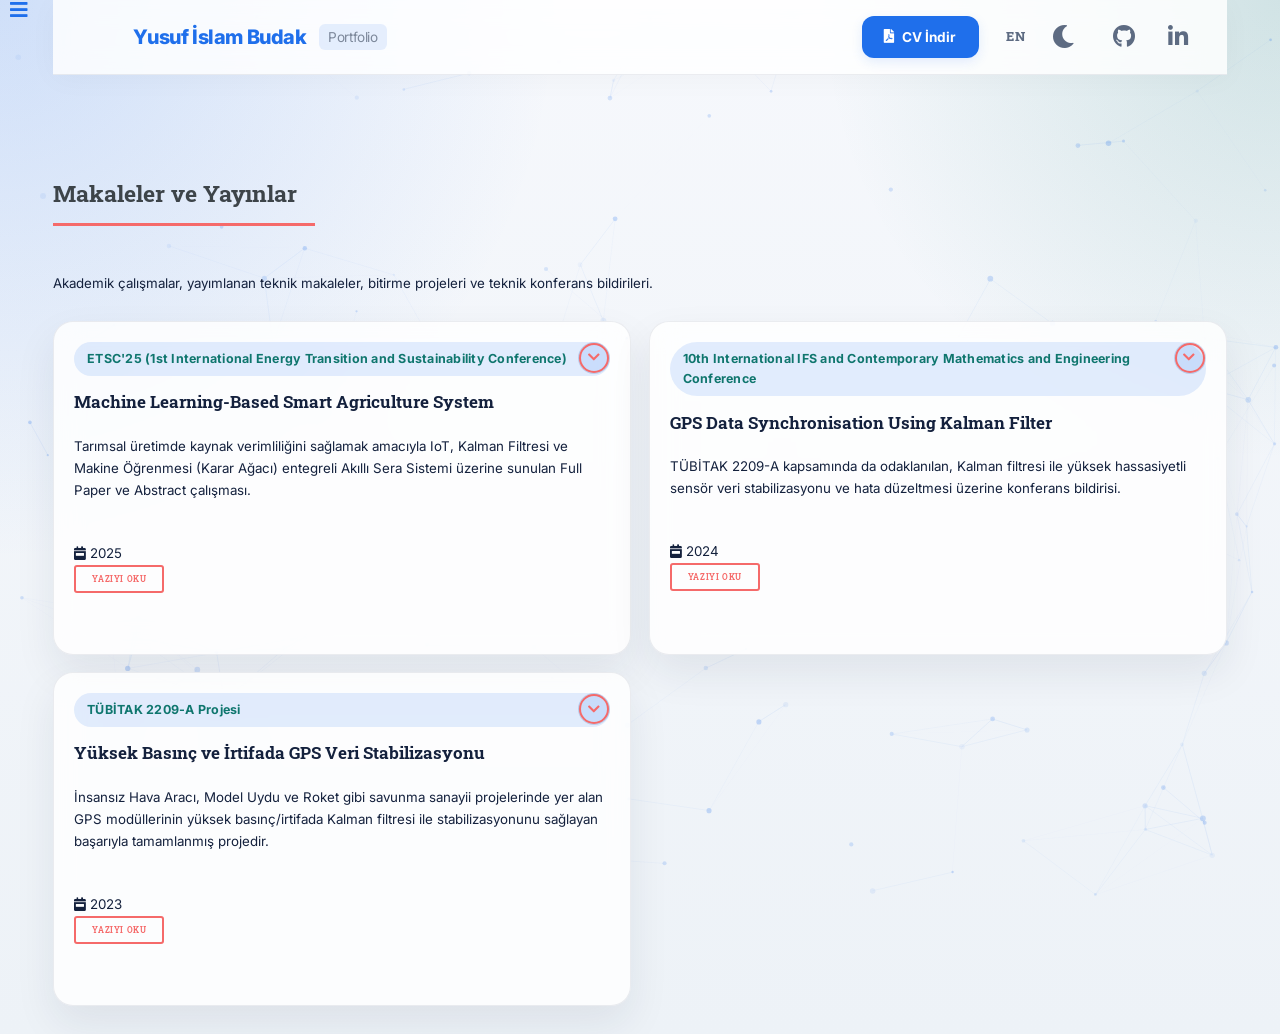
==== commit e6f86781: "feat: implement premium UI theme with sticky header and refined career timeline styling" ====
--- a/articles.html
+++ b/articles.html
@@ -46,6 +46,7 @@
 			display: flex;
 			flex-direction: column;
 			gap: 0.9rem;
+			position: relative;
 			transition: transform 0.3s cubic-bezier(0.4, 0, 0.2, 1), box-shadow 0.3s cubic-bezier(0.4, 0, 0.2, 1), background-color 0.4s ease, border-color 0.4s ease;
 		}
 
@@ -232,7 +233,7 @@
 					}
 
 					const toggleBtn = hasImages 
-						? `<button class="expand-toggle" onclick="event.stopPropagation(); toggleExpand('expand-article-${index}', this)" data-tr="Görselleri Gör" data-en="View Gallery"><i class="fas fa-chevron-down"></i> <span data-tr="Görselleri Gör" data-en="View Gallery">Görselleri Gör</span></button>` 
+						? `<button class="expand-trigger" onclick="event.stopPropagation(); toggleExpand('expand-article-${index}', this)" title="Görselleri Gör"><i class="fas fa-chevron-down"></i></button>` 
 						: '';
 
 					return `
--- a/assets/css/premium.css
+++ b/assets/css/premium.css
@@ -448,6 +448,42 @@
     transform: rotate(180deg);
 }
 
+/* Corner View Toggle */
+.expand-trigger {
+    position: absolute;
+    top: 1.25rem;
+    right: 1.25rem;
+    width: 32px;
+    height: 32px;
+    border-radius: 50%;
+    background: var(--accent-soft);
+    border: 1px solid var(--border-color);
+    display: flex;
+    align-items: center;
+    justify-content: center;
+    color: var(--accent);
+    cursor: pointer;
+    transition: all 0.3s cubic-bezier(0.4, 0, 0.2, 1);
+    z-index: 5;
+    padding: 0;
+}
+
+.expand-trigger:hover {
+    background: var(--accent);
+    color: #fff;
+    transform: scale(1.1);
+    box-shadow: 0 4px 12px var(--accent-soft);
+}
+
+.expand-trigger i {
+    transition: transform 0.4s ease;
+    font-size: 0.85rem;
+}
+
+.expand-trigger.active i {
+    transform: rotate(180deg);
+}
+
 /* Expandable Content Area */
 .expandable-content {
     max-height: 0;
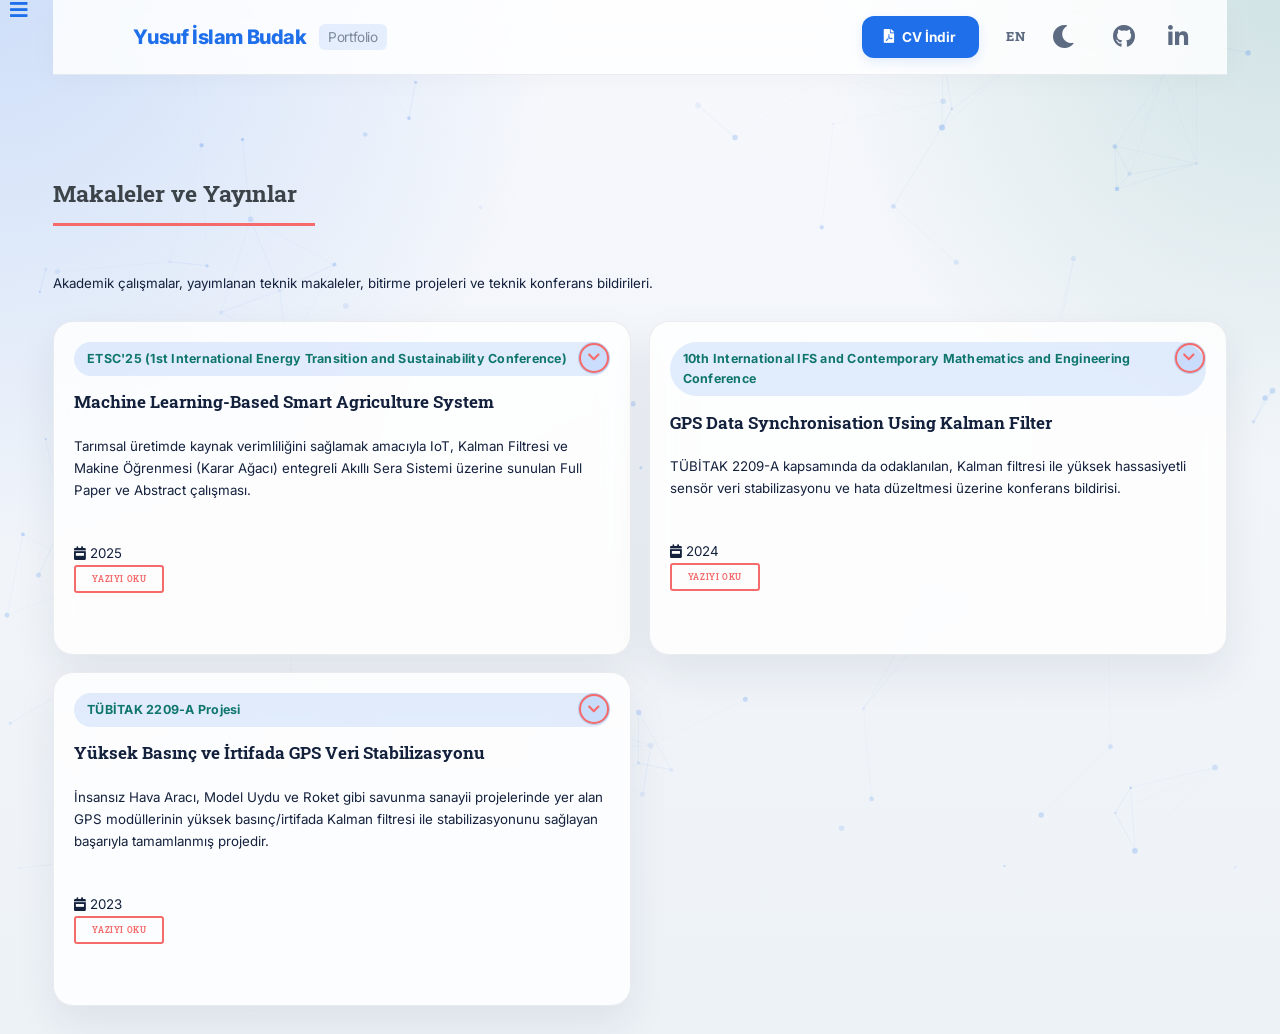
==== commit 7969fffb: "feat: add References page with dynamic data and update sidebar navigation across all pages" ====
--- a/articles.html
+++ b/articles.html
@@ -174,6 +174,7 @@
 						<li><a href="certificates.html"><i class="fas fa-certificate"></i> <span data-tr="Sertifikalar ve Belgeler" data-en="Certificates">Sertifikalar ve Belgeler</span></a></li>
 						<li><a href="articles.html" class="active"><i class="fas fa-file-alt"></i> <span data-tr="Makaleler ve Yayınlar" data-en="Publications">Makaleler ve Yayınlar</span></a></li>
 						<li><a href="teknofest.html"><i class="fas fa-rocket"></i> <span data-tr="TEKNOFEST" data-en="TEKNOFEST">TEKNOFEST</span></a></li>
+						<li><a href="referanslar.html"><i class="fas fa-user-tie"></i> <span data-tr="Referanslar" data-en="References">Referanslar</span></a></li>
 					</ul>
 				</nav>
 
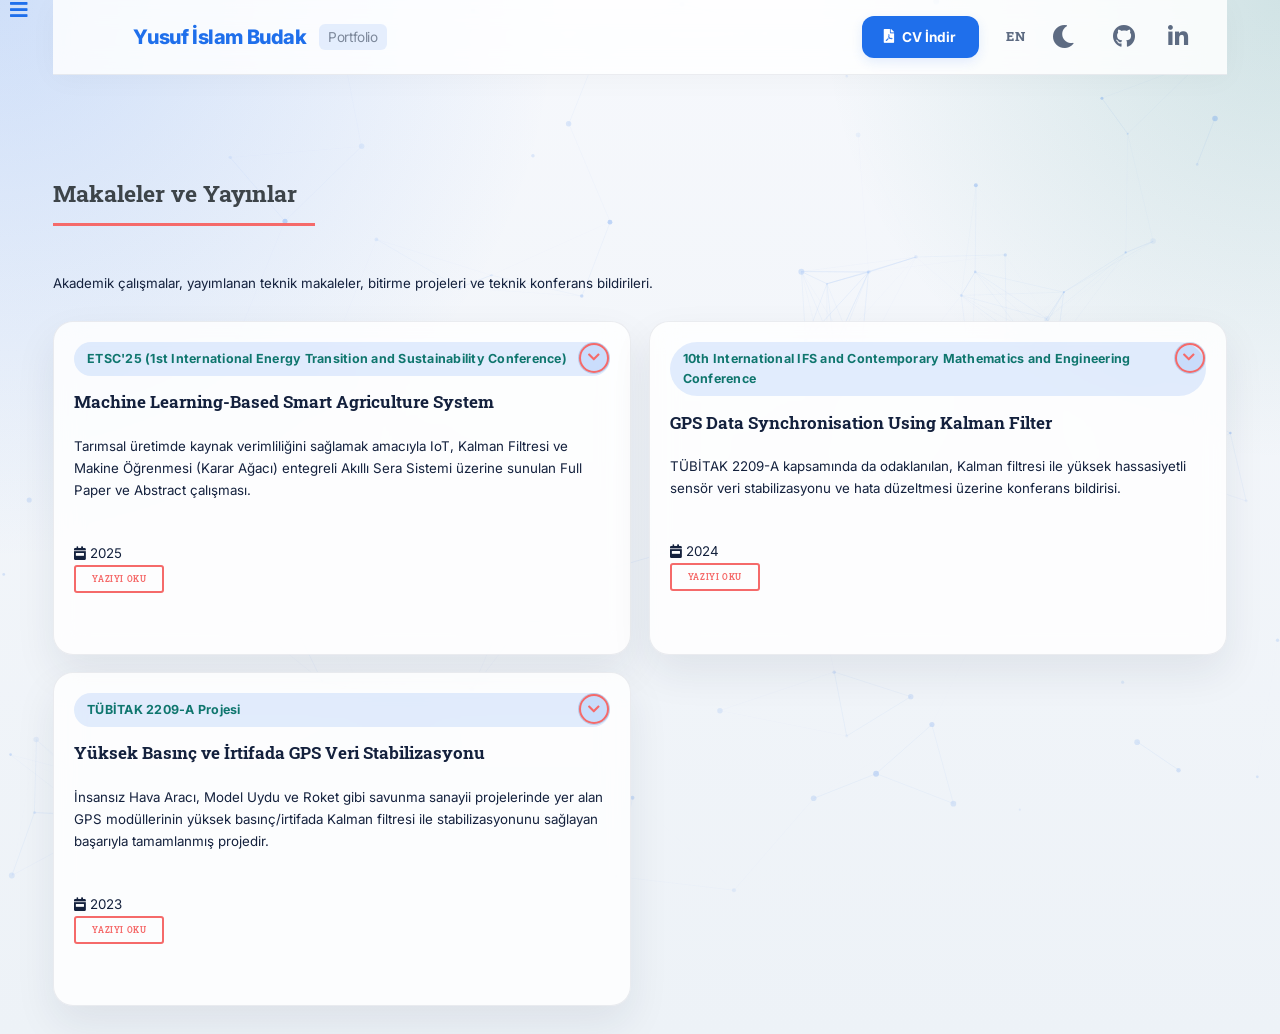
==== commit ba287111: "feat: add custom site favicon to all pages" ====
--- a/articles.html
+++ b/articles.html
@@ -10,6 +10,8 @@
 	<link rel="preconnect" href="https://fonts.gstatic.com" crossorigin>
 	<link href="https://fonts.googleapis.com/css2?family=Inter:wght@400;600;700&display=swap" rel="stylesheet">
 	<link rel="stylesheet" href="assets/css/premium.css" />
+	<link rel="icon" href="images/yib_logo.png" type="image/png" />
+	<link rel="shortcut icon" href="images/yib_logo.png" type="image/png" />
 	<style>
 		#header .logo strong {
 			color: var(--accent);
